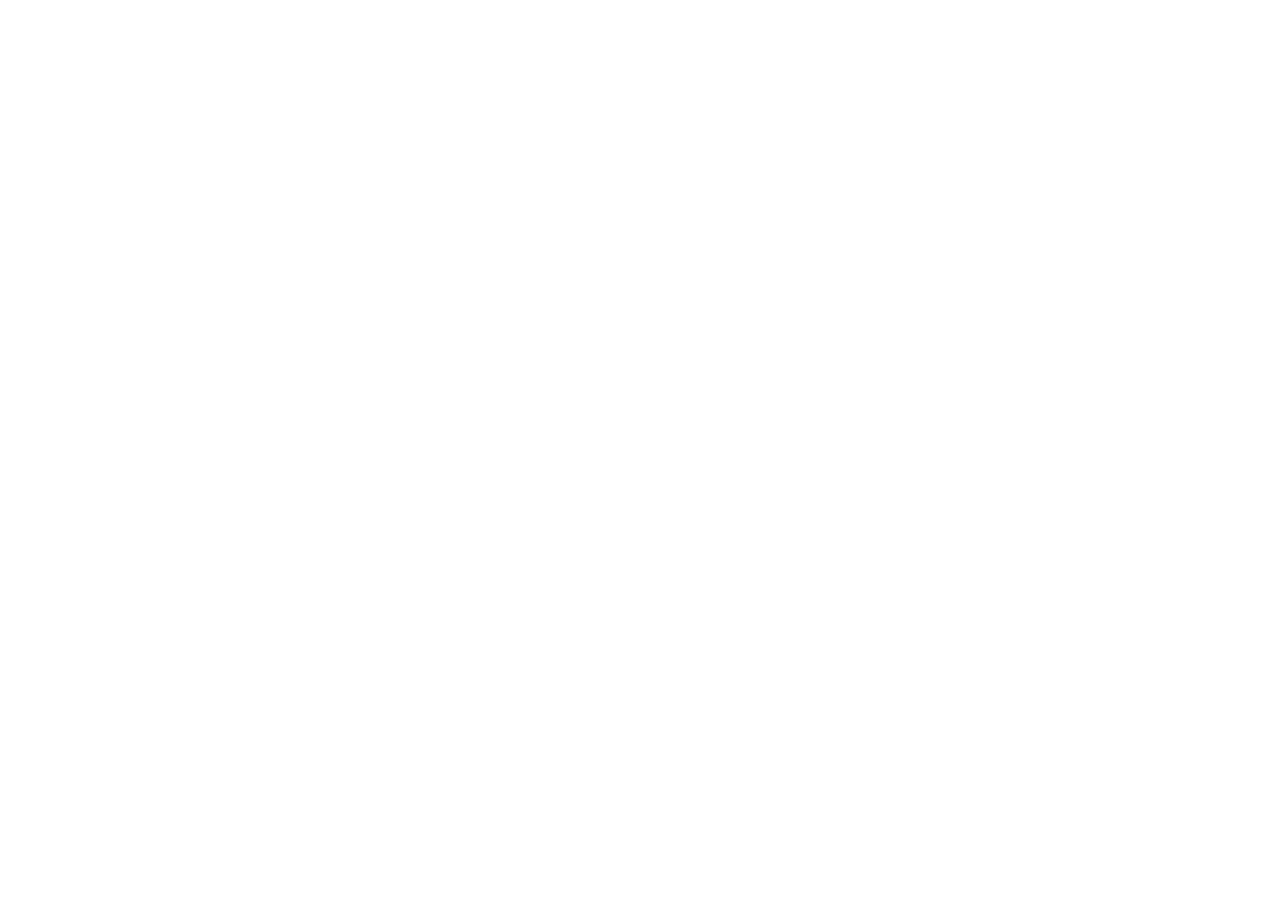
==== index.html @ 16662f61 "登录和注册功能完成" ====
<!DOCTYPE html>
<html lang="zh-CN">

<head>
    <meta charset="UTF-8">
    <meta name="viewport" content="width=device-width, initial-scale=1.0">
    <title>Document</title>
</head>

<body>

</body>

</html>
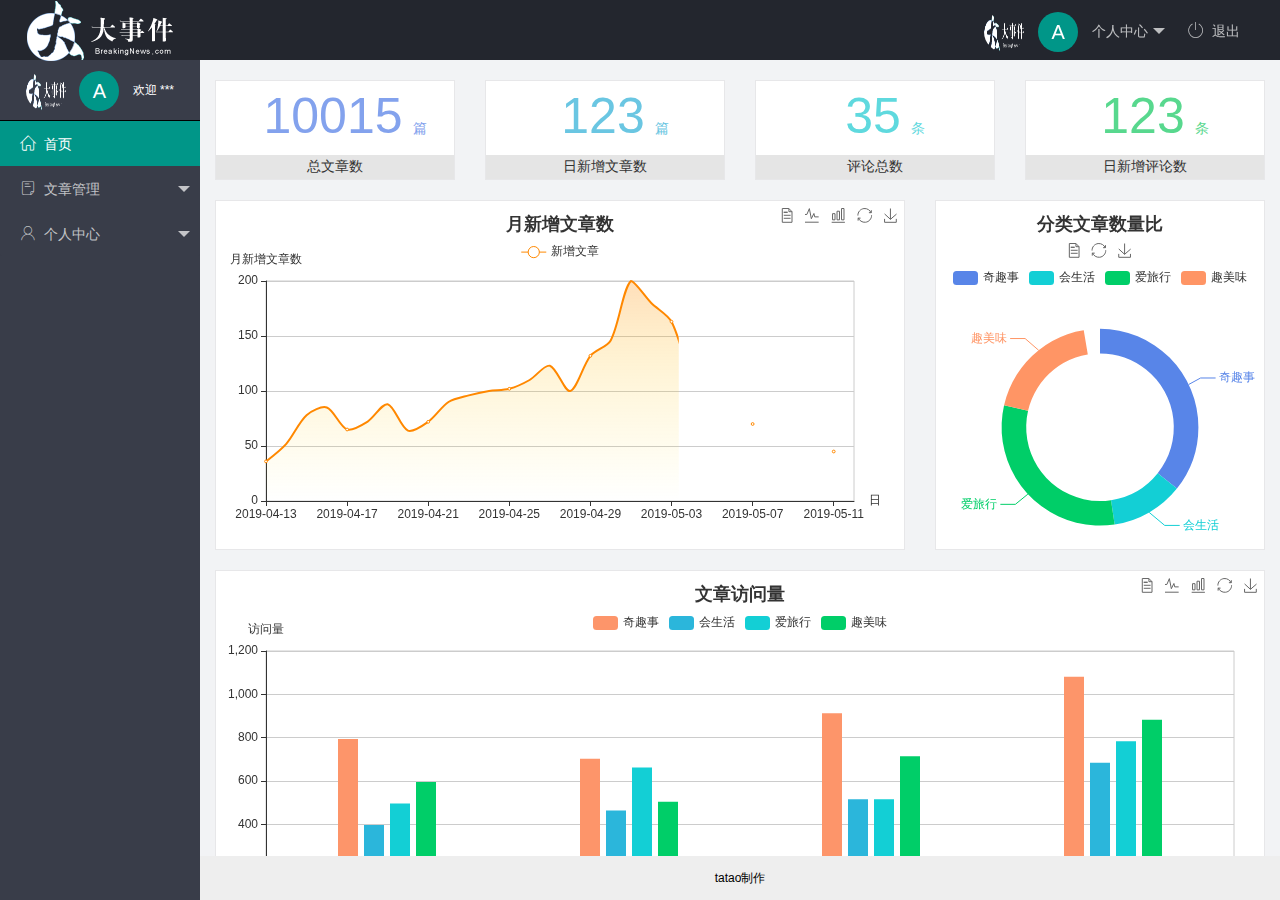
==== commit 19386eee: "主页功能完成" ====
--- a/index.html
+++ b/index.html
@@ -1,14 +1,82 @@
 <!DOCTYPE html>
-<html lang="zh-CN">
+<html>
 
 <head>
-    <meta charset="UTF-8">
-    <meta name="viewport" content="width=device-width, initial-scale=1.0">
-    <title>Document</title>
+    <meta charset="utf-8">
+    <meta name="viewport" content="width=device-width, initial-scale=1, maximum-scale=1">
+    <title>后台首页</title>
+    <link rel="stylesheet" href="/assets/lib/layui/css/layui.css">
+    <link rel="stylesheet" href="/assets/fonts/iconfont.css">
+    <link rel="stylesheet" href="/assets/css/index.css">
 </head>
 
-<body>
+<body class="layui-layout-body">
+    <div class="layui-layout layui-layout-admin">
+        <div class="layui-header">
+            <div class="layui-logo"><img src="/assets/images/logo.png" alt=""></div>
+            <!-- 头部区域（可配合layui已有的水平导航） -->
+            <ul class="layui-nav layui-layout-right">
+                <li class="layui-nav-item">
+                    <!-- 顶部头像区域 -->
+                    <a href="javascript:;" class="userinfo">
+                        <img src="/assets/images/logo.png" class="layui-nav-img">
+                        <span class="user-avatar">A</span> 个人中心
+                    </a>
+                    <dl class="layui-nav-child">
+                        <dd><a href="">基本资料</a></dd>
+                        <dd><a href="">更换头像</a></dd>
+                        <dd><a href="">重置密码</a></dd>
+                    </dl>
+                </li>
+                <li class="layui-nav-item"><a href="javascript:;" id="btnLongout"><span class="iconfont icon-tuichu"></span>退出</a></li>
+            </ul>
+        </div>
 
+        <div class="layui-side layui-bg-black">
+            <div class="layui-side-scroll">
+                <!-- 左侧头像区域 -->
+                <div class="userinfo">
+                    <img src="/assets/images/logo.png" class="layui-nav-img">
+                    <span class="user-avatar">A</span>
+                    <span id="welcome">欢迎 ***</span>
+                </div>
+                <!-- 左侧导航区域（可配合layui已有的垂直导航） -->
+                <ul class="layui-nav layui-nav-tree" lay-shrink="all">
+                    <li class="layui-nav-item layui-this"><a href="/home/dashboard.html" target="fm"><span class="iconfont icon-home"></span>首页</a></li>
+                    <li class="layui-nav-item">
+                        <a class="" href="javascript:;"><span class="iconfont icon-16"></span>文章管理</a>
+                        <dl class="layui-nav-child">
+                            <dd><a href="javascript:;"><i class="layui-icon layui-icon-app"></i>文章类别</a></dd>
+                            <dd><a href="javascript:;"><i class="layui-icon layui-icon-app"></i>文章列表</a></dd>
+                            <dd><a href="javascript:;"><i class="layui-icon layui-icon-app"></i>发布文章</a></dd>
+                        </dl>
+                    </li>
+                    <li class="layui-nav-item">
+                        <a href="javascript:;"><span class="iconfont icon-user"></span>个人中心</a>
+                        <dl class="layui-nav-child">
+                            <dd><a href="javascript:;"><i class="layui-icon layui-icon-app"></i>基本资料</a></dd>
+                            <dd><a href="javascript:;"><i class="layui-icon layui-icon-app"></i>更换头像</a></dd>
+                            <dd><a href="javascript:;"><i class="layui-icon layui-icon-app"></i>重置密码</a></dd>
+                        </dl>
+                    </li>
+                </ul>
+            </div>
+        </div>
+
+        <div class="layui-body">
+            <!-- 内容主体区域 -->
+            <iframe name="fm" src="/home/dashboard.html" frameborder="0"></iframe>
+        </div>
+
+        <div class="layui-footer">
+            <!-- 底部固定区域 -->
+            tatao制作
+        </div>
+    </div>
+    <script src="/assets/lib/layui/layui.all.js"></script>
+    <script src="/assets/lib/jquery.js"></script>
+    <script src="/assets/js/baseAPI.js"></script>
+    <script src="/assets/js/index.js"></script>
 </body>
 
 </html>--- a/assets/lib/layui/css/layui.css
+++ b/assets/lib/layui/css/layui.css
@@ -0,0 +1,2 @@
+/** layui-v2.5.5 MIT License By https://www.layui.com */
+ .layui-inline,img{display:inline-block;vertical-align:middle}h1,h2,h3,h4,h5,h6{font-weight:400}.layui-edge,.layui-header,.layui-inline,.layui-main{position:relative}.layui-body,.layui-edge,.layui-elip{overflow:hidden}.layui-btn,.layui-edge,.layui-inline,img{vertical-align:middle}.layui-btn,.layui-disabled,.layui-icon,.layui-unselect{-moz-user-select:none;-webkit-user-select:none;-ms-user-select:none}.layui-elip,.layui-form-checkbox span,.layui-form-pane .layui-form-label{text-overflow:ellipsis;white-space:nowrap}.layui-breadcrumb,.layui-tree-btnGroup{visibility:hidden}blockquote,body,button,dd,div,dl,dt,form,h1,h2,h3,h4,h5,h6,input,li,ol,p,pre,td,textarea,th,ul{margin:0;padding:0;-webkit-tap-highlight-color:rgba(0,0,0,0)}a:active,a:hover{outline:0}img{border:none}li{list-style:none}table{border-collapse:collapse;border-spacing:0}h4,h5,h6{font-size:100%}button,input,optgroup,option,select,textarea{font-family:inherit;font-size:inherit;font-style:inherit;font-weight:inherit;outline:0}pre{white-space:pre-wrap;white-space:-moz-pre-wrap;white-space:-pre-wrap;white-space:-o-pre-wrap;word-wrap:break-word}body{line-height:24px;font:14px Helvetica Neue,Helvetica,PingFang SC,Tahoma,Arial,sans-serif}hr{height:1px;margin:10px 0;border:0;clear:both}a{color:#333;text-decoration:none}a:hover{color:#777}a cite{font-style:normal;*cursor:pointer}.layui-border-box,.layui-border-box *{box-sizing:border-box}.layui-box,.layui-box *{box-sizing:content-box}.layui-clear{clear:both;*zoom:1}.layui-clear:after{content:'\20';clear:both;*zoom:1;display:block;height:0}.layui-inline{*display:inline;*zoom:1}.layui-edge{display:inline-block;width:0;height:0;border-width:6px;border-style:dashed;border-color:transparent}.layui-edge-top{top:-4px;border-bottom-color:#999;border-bottom-style:solid}.layui-edge-right{border-left-color:#999;border-left-style:solid}.layui-edge-bottom{top:2px;border-top-color:#999;border-top-style:solid}.layui-edge-left{border-right-color:#999;border-right-style:solid}.layui-disabled,.layui-disabled:hover{color:#d2d2d2!important;cursor:not-allowed!important}.layui-circle{border-radius:100%}.layui-show{display:block!important}.layui-hide{display:none!important}@font-face{font-family:layui-icon;src:url(../font/iconfont.eot?v=250);src:url(../font/iconfont.eot?v=250#iefix) format('embedded-opentype'),url(../font/iconfont.woff2?v=250) format('woff2'),url(../font/iconfont.woff?v=250) format('woff'),url(../font/iconfont.ttf?v=250) format('truetype'),url(../font/iconfont.svg?v=250#layui-icon) format('svg')}.layui-icon{font-family:layui-icon!important;font-size:16px;font-style:normal;-webkit-font-smoothing:antialiased;-moz-osx-font-smoothing:grayscale}.layui-icon-reply-fill:before{content:"\e611"}.layui-icon-set-fill:before{content:"\e614"}.layui-icon-menu-fill:before{content:"\e60f"}.layui-icon-search:before{content:"\e615"}.layui-icon-share:before{content:"\e641"}.layui-icon-set-sm:before{content:"\e620"}.layui-icon-engine:before{content:"\e628"}.layui-icon-close:before{content:"\1006"}.layui-icon-close-fill:before{content:"\1007"}.layui-icon-chart-screen:before{content:"\e629"}.layui-icon-star:before{content:"\e600"}.layui-icon-circle-dot:before{content:"\e617"}.layui-icon-chat:before{content:"\e606"}.layui-icon-release:before{content:"\e609"}.layui-icon-list:before{content:"\e60a"}.layui-icon-chart:before{content:"\e62c"}.layui-icon-ok-circle:before{content:"\1005"}.layui-icon-layim-theme:before{content:"\e61b"}.layui-icon-table:before{content:"\e62d"}.layui-icon-right:before{content:"\e602"}.layui-icon-left:before{content:"\e603"}.layui-icon-cart-simple:before{content:"\e698"}.layui-icon-face-cry:before{content:"\e69c"}.layui-icon-face-smile:before{content:"\e6af"}.layui-icon-survey:before{content:"\e6b2"}.layui-icon-tree:before{content:"\e62e"}.layui-icon-upload-circle:before{content:"\e62f"}.layui-icon-add-circle:before{content:"\e61f"}.layui-icon-download-circle:before{content:"\e601"}.layui-icon-templeate-1:before{content:"\e630"}.layui-icon-util:before{content:"\e631"}.layui-icon-face-surprised:before{content:"\e664"}.layui-icon-edit:before{content:"\e642"}.layui-icon-speaker:before{content:"\e645"}.layui-icon-down:before{content:"\e61a"}.layui-icon-file:before{content:"\e621"}.layui-icon-layouts:before{content:"\e632"}.layui-icon-rate-half:before{content:"\e6c9"}.layui-icon-add-circle-fine:before{content:"\e608"}.layui-icon-prev-circle:before{content:"\e633"}.layui-icon-read:before{content:"\e705"}.layui-icon-404:before{content:"\e61c"}.layui-icon-carousel:before{content:"\e634"}.layui-icon-help:before{content:"\e607"}.layui-icon-code-circle:before{content:"\e635"}.layui-icon-water:before{content:"\e636"}.layui-icon-username:before{content:"\e66f"}.layui-icon-find-fill:before{content:"\e670"}.layui-icon-about:before{content:"\e60b"}.layui-icon-location:before{content:"\e715"}.layui-icon-up:before{content:"\e619"}.layui-icon-pause:before{content:"\e651"}.layui-icon-date:before{content:"\e637"}.layui-icon-layim-uploadfile:before{content:"\e61d"}.layui-icon-delete:before{content:"\e640"}.layui-icon-play:before{content:"\e652"}.layui-icon-top:before{content:"\e604"}.layui-icon-friends:before{content:"\e612"}.layui-icon-refresh-3:before{content:"\e9aa"}.layui-icon-ok:before{content:"\e605"}.layui-icon-layer:before{content:"\e638"}.layui-icon-face-smile-fine:before{content:"\e60c"}.layui-icon-dollar:before{content:"\e659"}.layui-icon-group:before{content:"\e613"}.layui-icon-layim-download:before{content:"\e61e"}.layui-icon-picture-fine:before{content:"\e60d"}.layui-icon-link:before{content:"\e64c"}.layui-icon-diamond:before{content:"\e735"}.layui-icon-log:before{content:"\e60e"}.layui-icon-rate-solid:before{content:"\e67a"}.layui-icon-fonts-del:before{content:"\e64f"}.layui-icon-unlink:before{content:"\e64d"}.layui-icon-fonts-clear:before{content:"\e639"}.layui-icon-triangle-r:before{content:"\e623"}.layui-icon-circle:before{content:"\e63f"}.layui-icon-radio:before{content:"\e643"}.layui-icon-align-center:before{content:"\e647"}.layui-icon-align-right:before{content:"\e648"}.layui-icon-align-left:before{content:"\e649"}.layui-icon-loading-1:before{content:"\e63e"}.layui-icon-return:before{content:"\e65c"}.layui-icon-fonts-strong:before{content:"\e62b"}.layui-icon-upload:before{content:"\e67c"}.layui-icon-dialogue:before{content:"\e63a"}.layui-icon-video:before{content:"\e6ed"}.layui-icon-headset:before{content:"\e6fc"}.layui-icon-cellphone-fine:before{content:"\e63b"}.layui-icon-add-1:before{content:"\e654"}.layui-icon-face-smile-b:before{content:"\e650"}.layui-icon-fonts-html:before{content:"\e64b"}.layui-icon-form:before{content:"\e63c"}.layui-icon-cart:before{content:"\e657"}.layui-icon-camera-fill:before{content:"\e65d"}.layui-icon-tabs:before{content:"\e62a"}.layui-icon-fonts-code:before{content:"\e64e"}.layui-icon-fire:before{content:"\e756"}.layui-icon-set:before{content:"\e716"}.layui-icon-fonts-u:before{content:"\e646"}.layui-icon-triangle-d:before{content:"\e625"}.layui-icon-tips:before{content:"\e702"}.layui-icon-picture:before{content:"\e64a"}.layui-icon-more-vertical:before{content:"\e671"}.layui-icon-flag:before{content:"\e66c"}.layui-icon-loading:before{content:"\e63d"}.layui-icon-fonts-i:before{content:"\e644"}.layui-icon-refresh-1:before{content:"\e666"}.layui-icon-rmb:before{content:"\e65e"}.layui-icon-home:before{content:"\e68e"}.layui-icon-user:before{content:"\e770"}.layui-icon-notice:before{content:"\e667"}.layui-icon-login-weibo:before{content:"\e675"}.layui-icon-voice:before{content:"\e688"}.layui-icon-upload-drag:before{content:"\e681"}.layui-icon-login-qq:before{content:"\e676"}.layui-icon-snowflake:before{content:"\e6b1"}.layui-icon-file-b:before{content:"\e655"}.layui-icon-template:before{content:"\e663"}.layui-icon-auz:before{content:"\e672"}.layui-icon-console:before{content:"\e665"}.layui-icon-app:before{content:"\e653"}.layui-icon-prev:before{content:"\e65a"}.layui-icon-website:before{content:"\e7ae"}.layui-icon-next:before{content:"\e65b"}.layui-icon-component:before{content:"\e857"}.layui-icon-more:before{content:"\e65f"}.layui-icon-login-wechat:before{content:"\e677"}.layui-icon-shrink-right:before{content:"\e668"}.layui-icon-spread-left:before{content:"\e66b"}.layui-icon-camera:before{content:"\e660"}.layui-icon-note:before{content:"\e66e"}.layui-icon-refresh:before{content:"\e669"}.layui-icon-female:before{content:"\e661"}.layui-icon-male:before{content:"\e662"}.layui-icon-password:before{content:"\e673"}.layui-icon-senior:before{content:"\e674"}.layui-icon-theme:before{content:"\e66a"}.layui-icon-tread:before{content:"\e6c5"}.layui-icon-praise:before{content:"\e6c6"}.layui-icon-star-fill:before{content:"\e658"}.layui-icon-rate:before{content:"\e67b"}.layui-icon-template-1:before{content:"\e656"}.layui-icon-vercode:before{content:"\e679"}.layui-icon-cellphone:before{content:"\e678"}.layui-icon-screen-full:before{content:"\e622"}.layui-icon-screen-restore:before{content:"\e758"}.layui-icon-cols:before{content:"\e610"}.layui-icon-export:before{content:"\e67d"}.layui-icon-print:before{content:"\e66d"}.layui-icon-slider:before{content:"\e714"}.layui-icon-addition:before{content:"\e624"}.layui-icon-subtraction:before{content:"\e67e"}.layui-icon-service:before{content:"\e626"}.layui-icon-transfer:before{content:"\e691"}.layui-main{width:1140px;margin:0 auto}.layui-header{z-index:1000;height:60px}.layui-header a:hover{transition:all .5s;-webkit-transition:all .5s}.layui-side{position:fixed;left:0;top:0;bottom:0;z-index:999;width:200px;overflow-x:hidden}.layui-side-scroll{position:relative;width:220px;height:100%;overflow-x:hidden}.layui-body{position:absolute;left:200px;right:0;top:0;bottom:0;z-index:998;width:auto;overflow-y:auto;box-sizing:border-box}.layui-layout-body{overflow:hidden}.layui-layout-admin .layui-header{background-color:#23262E}.layui-layout-admin .layui-side{top:60px;width:200px;overflow-x:hidden}.layui-layout-admin .layui-body{position:fixed;top:60px;bottom:44px}.layui-layout-admin .layui-main{width:auto;margin:0 15px}.layui-layout-admin .layui-footer{position:fixed;left:200px;right:0;bottom:0;height:44px;line-height:44px;padding:0 15px;background-color:#eee}.layui-layout-admin .layui-logo{position:absolute;left:0;top:0;width:200px;height:100%;line-height:60px;text-align:center;color:#009688;font-size:16px}.layui-layout-admin .layui-header .layui-nav{background:0 0}.layui-layout-left{position:absolute!important;left:200px;top:0}.layui-layout-right{position:absolute!important;right:0;top:0}.layui-container{position:relative;margin:0 auto;padding:0 15px;box-sizing:border-box}.layui-fluid{position:relative;margin:0 auto;padding:0 15px}.layui-row:after,.layui-row:before{content:'';display:block;clear:both}.layui-col-lg1,.layui-col-lg10,.layui-col-lg11,.layui-col-lg12,.layui-col-lg2,.layui-col-lg3,.layui-col-lg4,.layui-col-lg5,.layui-col-lg6,.layui-col-lg7,.layui-col-lg8,.layui-col-lg9,.layui-col-md1,.layui-col-md10,.layui-col-md11,.layui-col-md12,.layui-col-md2,.layui-col-md3,.layui-col-md4,.layui-col-md5,.layui-col-md6,.layui-col-md7,.layui-col-md8,.layui-col-md9,.layui-col-sm1,.layui-col-sm10,.layui-col-sm11,.layui-col-sm12,.layui-col-sm2,.layui-col-sm3,.layui-col-sm4,.layui-col-sm5,.layui-col-sm6,.layui-col-sm7,.layui-col-sm8,.layui-col-sm9,.layui-col-xs1,.layui-col-xs10,.layui-col-xs11,.layui-col-xs12,.layui-col-xs2,.layui-col-xs3,.layui-col-xs4,.layui-col-xs5,.layui-col-xs6,.layui-col-xs7,.layui-col-xs8,.layui-col-xs9{position:relative;display:block;box-sizing:border-box}.layui-col-xs1,.layui-col-xs10,.layui-col-xs11,.layui-col-xs12,.layui-col-xs2,.layui-col-xs3,.layui-col-xs4,.layui-col-xs5,.layui-col-xs6,.layui-col-xs7,.layui-col-xs8,.layui-col-xs9{float:left}.layui-col-xs1{width:8.33333333%}.layui-col-xs2{width:16.66666667%}.layui-col-xs3{width:25%}.layui-col-xs4{width:33.33333333%}.layui-col-xs5{width:41.66666667%}.layui-col-xs6{width:50%}.layui-col-xs7{width:58.33333333%}.layui-col-xs8{width:66.66666667%}.layui-col-xs9{width:75%}.layui-col-xs10{width:83.33333333%}.layui-col-xs11{width:91.66666667%}.layui-col-xs12{width:100%}.layui-col-xs-offset1{margin-left:8.33333333%}.layui-col-xs-offset2{margin-left:16.66666667%}.layui-col-xs-offset3{margin-left:25%}.layui-col-xs-offset4{margin-left:33.33333333%}.layui-col-xs-offset5{margin-left:41.66666667%}.layui-col-xs-offset6{margin-left:50%}.layui-col-xs-offset7{margin-left:58.33333333%}.layui-col-xs-offset8{margin-left:66.66666667%}.layui-col-xs-offset9{margin-left:75%}.layui-col-xs-offset10{margin-left:83.33333333%}.layui-col-xs-offset11{margin-left:91.66666667%}.layui-col-xs-offset12{margin-left:100%}@media screen and (max-width:768px){.layui-hide-xs{display:none!important}.layui-show-xs-block{display:block!important}.layui-show-xs-inline{display:inline!important}.layui-show-xs-inline-block{display:inline-block!important}}@media screen and (min-width:768px){.layui-container{width:750px}.layui-hide-sm{display:none!important}.layui-show-sm-block{display:block!important}.layui-show-sm-inline{display:inline!important}.layui-show-sm-inline-block{display:inline-block!important}.layui-col-sm1,.layui-col-sm10,.layui-col-sm11,.layui-col-sm12,.layui-col-sm2,.layui-col-sm3,.layui-col-sm4,.layui-col-sm5,.layui-col-sm6,.layui-col-sm7,.layui-col-sm8,.layui-col-sm9{float:left}.layui-col-sm1{width:8.33333333%}.layui-col-sm2{width:16.66666667%}.layui-col-sm3{width:25%}.layui-col-sm4{width:33.33333333%}.layui-col-sm5{width:41.66666667%}.layui-col-sm6{width:50%}.layui-col-sm7{width:58.33333333%}.layui-col-sm8{width:66.66666667%}.layui-col-sm9{width:75%}.layui-col-sm10{width:83.33333333%}.layui-col-sm11{width:91.66666667%}.layui-col-sm12{width:100%}.layui-col-sm-offset1{margin-left:8.33333333%}.layui-col-sm-offset2{margin-left:16.66666667%}.layui-col-sm-offset3{margin-left:25%}.layui-col-sm-offset4{margin-left:33.33333333%}.layui-col-sm-offset5{margin-left:41.66666667%}.layui-col-sm-offset6{margin-left:50%}.layui-col-sm-offset7{margin-left:58.33333333%}.layui-col-sm-offset8{margin-left:66.66666667%}.layui-col-sm-offset9{margin-left:75%}.layui-col-sm-offset10{margin-left:83.33333333%}.layui-col-sm-offset11{margin-left:91.66666667%}.layui-col-sm-offset12{margin-left:100%}}@media screen and (min-width:992px){.layui-container{width:970px}.layui-hide-md{display:none!important}.layui-show-md-block{display:block!important}.layui-show-md-inline{display:inline!important}.layui-show-md-inline-block{display:inline-block!important}.layui-col-md1,.layui-col-md10,.layui-col-md11,.layui-col-md12,.layui-col-md2,.layui-col-md3,.layui-col-md4,.layui-col-md5,.layui-col-md6,.layui-col-md7,.layui-col-md8,.layui-col-md9{float:left}.layui-col-md1{width:8.33333333%}.layui-col-md2{width:16.66666667%}.layui-col-md3{width:25%}.layui-col-md4{width:33.33333333%}.layui-col-md5{width:41.66666667%}.layui-col-md6{width:50%}.layui-col-md7{width:58.33333333%}.layui-col-md8{width:66.66666667%}.layui-col-md9{width:75%}.layui-col-md10{width:83.33333333%}.layui-col-md11{width:91.66666667%}.layui-col-md12{width:100%}.layui-col-md-offset1{margin-left:8.33333333%}.layui-col-md-offset2{margin-left:16.66666667%}.layui-col-md-offset3{margin-left:25%}.layui-col-md-offset4{margin-left:33.33333333%}.layui-col-md-offset5{margin-left:41.66666667%}.layui-col-md-offset6{margin-left:50%}.layui-col-md-offset7{margin-left:58.33333333%}.layui-col-md-offset8{margin-left:66.66666667%}.layui-col-md-offset9{margin-left:75%}.layui-col-md-offset10{margin-left:83.33333333%}.layui-col-md-offset11{margin-left:91.66666667%}.layui-col-md-offset12{margin-left:100%}}@media screen and (min-width:1200px){.layui-container{width:1170px}.layui-hide-lg{display:none!important}.layui-show-lg-block{display:block!important}.layui-show-lg-inline{display:inline!important}.layui-show-lg-inline-block{display:inline-block!important}.layui-col-lg1,.layui-col-lg10,.layui-col-lg11,.layui-col-lg12,.layui-col-lg2,.layui-col-lg3,.layui-col-lg4,.layui-col-lg5,.layui-col-lg6,.layui-col-lg7,.layui-col-lg8,.layui-col-lg9{float:left}.layui-col-lg1{width:8.33333333%}.layui-col-lg2{width:16.66666667%}.layui-col-lg3{width:25%}.layui-col-lg4{width:33.33333333%}.layui-col-lg5{width:41.66666667%}.layui-col-lg6{width:50%}.layui-col-lg7{width:58.33333333%}.layui-col-lg8{width:66.66666667%}.layui-col-lg9{width:75%}.layui-col-lg10{width:83.33333333%}.layui-col-lg11{width:91.66666667%}.layui-col-lg12{width:100%}.layui-col-lg-offset1{margin-left:8.33333333%}.layui-col-lg-offset2{margin-left:16.66666667%}.layui-col-lg-offset3{margin-left:25%}.layui-col-lg-offset4{margin-left:33.33333333%}.layui-col-lg-offset5{margin-left:41.66666667%}.layui-col-lg-offset6{margin-left:50%}.layui-col-lg-offset7{margin-left:58.33333333%}.layui-col-lg-offset8{margin-left:66.66666667%}.layui-col-lg-offset9{margin-left:75%}.layui-col-lg-offset10{margin-left:83.33333333%}.layui-col-lg-offset11{margin-left:91.66666667%}.layui-col-lg-offset12{margin-left:100%}}.layui-col-space1{margin:-.5px}.layui-col-space1>*{padding:.5px}.layui-col-space3{margin:-1.5px}.layui-col-space3>*{padding:1.5px}.layui-col-space5{margin:-2.5px}.layui-col-space5>*{padding:2.5px}.layui-col-space8{margin:-3.5px}.layui-col-space8>*{padding:3.5px}.layui-col-space10{margin:-5px}.layui-col-space10>*{padding:5px}.layui-col-space12{margin:-6px}.layui-col-space12>*{padding:6px}.layui-col-space15{margin:-7.5px}.layui-col-space15>*{padding:7.5px}.layui-col-space18{margin:-9px}.layui-col-space18>*{padding:9px}.layui-col-space20{margin:-10px}.layui-col-space20>*{padding:10px}.layui-col-space22{margin:-11px}.layui-col-space22>*{padding:11px}.layui-col-space25{margin:-12.5px}.layui-col-space25>*{padding:12.5px}.layui-col-space30{margin:-15px}.layui-col-space30>*{padding:15px}.layui-btn,.layui-input,.layui-select,.layui-textarea,.layui-upload-button{outline:0;-webkit-appearance:none;transition:all .3s;-webkit-transition:all .3s;box-sizing:border-box}.layui-elem-quote{margin-bottom:10px;padding:15px;line-height:22px;border-left:5px solid #009688;border-radius:0 2px 2px 0;background-color:#f2f2f2}.layui-quote-nm{border-style:solid;border-width:1px 1px 1px 5px;background:0 0}.layui-elem-field{margin-bottom:10px;padding:0;border-width:1px;border-style:solid}.layui-elem-field legend{margin-left:20px;padding:0 10px;font-size:20px;font-weight:300}.layui-field-title{margin:10px 0 20px;border-width:1px 0 0}.layui-field-box{padding:10px 15px}.layui-field-title .layui-field-box{padding:10px 0}.layui-progress{position:relative;height:6px;border-radius:20px;background-color:#e2e2e2}.layui-progress-bar{position:absolute;left:0;top:0;width:0;max-width:100%;height:6px;border-radius:20px;text-align:right;background-color:#5FB878;transition:all .3s;-webkit-transition:all .3s}.layui-progress-big,.layui-progress-big .layui-progress-bar{height:18px;line-height:18px}.layui-progress-text{position:relative;top:-20px;line-height:18px;font-size:12px;color:#666}.layui-progress-big .layui-progress-text{position:static;padding:0 10px;color:#fff}.layui-collapse{border-width:1px;border-style:solid;border-radius:2px}.layui-colla-content,.layui-colla-item{border-top-width:1px;border-top-style:solid}.layui-colla-item:first-child{border-top:none}.layui-colla-title{position:relative;height:42px;line-height:42px;padding:0 15px 0 35px;color:#333;background-color:#f2f2f2;cursor:pointer;font-size:14px;overflow:hidden}.layui-colla-content{display:none;padding:10px 15px;line-height:22px;color:#666}.layui-colla-icon{position:absolute;left:15px;top:0;font-size:14px}.layui-card{margin-bottom:15px;border-radius:2px;background-color:#fff;box-shadow:0 1px 2px 0 rgba(0,0,0,.05)}.layui-card:last-child{margin-bottom:0}.layui-card-header{position:relative;height:42px;line-height:42px;padding:0 15px;border-bottom:1px solid #f6f6f6;color:#333;border-radius:2px 2px 0 0;font-size:14px}.layui-bg-black,.layui-bg-blue,.layui-bg-cyan,.layui-bg-green,.layui-bg-orange,.layui-bg-red{color:#fff!important}.layui-card-body{position:relative;padding:10px 15px;line-height:24px}.layui-card-body[pad15]{padding:15px}.layui-card-body[pad20]{padding:20px}.layui-card-body .layui-table{margin:5px 0}.layui-card .layui-tab{margin:0}.layui-panel-window{position:relative;padding:15px;border-radius:0;border-top:5px solid #E6E6E6;background-color:#fff}.layui-auxiliar-moving{position:fixed;left:0;right:0;top:0;bottom:0;width:100%;height:100%;background:0 0;z-index:9999999999}.layui-form-label,.layui-form-mid,.layui-form-select,.layui-input-block,.layui-input-inline,.layui-textarea{position:relative}.layui-bg-red{background-color:#FF5722!important}.layui-bg-orange{background-color:#FFB800!important}.layui-bg-green{background-color:#009688!important}.layui-bg-cyan{background-color:#2F4056!important}.layui-bg-blue{background-color:#1E9FFF!important}.layui-bg-black{background-color:#393D49!important}.layui-bg-gray{background-color:#eee!important;color:#666!important}.layui-badge-rim,.layui-colla-content,.layui-colla-item,.layui-collapse,.layui-elem-field,.layui-form-pane .layui-form-item[pane],.layui-form-pane .layui-form-label,.layui-input,.layui-layedit,.layui-layedit-tool,.layui-quote-nm,.layui-select,.layui-tab-bar,.layui-tab-card,.layui-tab-title,.layui-tab-title .layui-this:after,.layui-textarea{border-color:#e6e6e6}.layui-timeline-item:before,hr{background-color:#e6e6e6}.layui-text{line-height:22px;font-size:14px;color:#666}.layui-text h1,.layui-text h2,.layui-text h3{font-weight:500;color:#333}.layui-text h1{font-size:30px}.layui-text h2{font-size:24px}.layui-text h3{font-size:18px}.layui-text a:not(.layui-btn){color:#01AAED}.layui-text a:not(.layui-btn):hover{text-decoration:underline}.layui-text ul{padding:5px 0 5px 15px}.layui-text ul li{margin-top:5px;list-style-type:disc}.layui-text em,.layui-word-aux{color:#999!important;padding:0 5px!important}.layui-btn{display:inline-block;height:38px;line-height:38px;padding:0 18px;background-color:#009688;color:#fff;white-space:nowrap;text-align:center;font-size:14px;border:none;border-radius:2px;cursor:pointer}.layui-btn:hover{opacity:.8;filter:alpha(opacity=80);color:#fff}.layui-btn:active{opacity:1;filter:alpha(opacity=100)}.layui-btn+.layui-btn{margin-left:10px}.layui-btn-container{font-size:0}.layui-btn-container .layui-btn{margin-right:10px;margin-bottom:10px}.layui-btn-container .layui-btn+.layui-btn{margin-left:0}.layui-table .layui-btn-container .layui-btn{margin-bottom:9px}.layui-btn-radius{border-radius:100px}.layui-btn .layui-icon{margin-right:3px;font-size:18px;vertical-align:bottom;vertical-align:middle\9}.layui-btn-primary{border:1px solid #C9C9C9;background-color:#fff;color:#555}.layui-btn-primary:hover{border-color:#009688;color:#333}.layui-btn-normal{background-color:#1E9FFF}.layui-btn-warm{background-color:#FFB800}.layui-btn-danger{background-color:#FF5722}.layui-btn-checked{background-color:#5FB878}.layui-btn-disabled,.layui-btn-disabled:active,.layui-btn-disabled:hover{border:1px solid #e6e6e6;background-color:#FBFBFB;color:#C9C9C9;cursor:not-allowed;opacity:1}.layui-btn-lg{height:44px;line-height:44px;padding:0 25px;font-size:16px}.layui-btn-sm{height:30px;line-height:30px;padding:0 10px;font-size:12px}.layui-btn-sm i{font-size:16px!important}.layui-btn-xs{height:22px;line-height:22px;padding:0 5px;font-size:12px}.layui-btn-xs i{font-size:14px!important}.layui-btn-group{display:inline-block;vertical-align:middle;font-size:0}.layui-btn-group .layui-btn{margin-left:0!important;margin-right:0!important;border-left:1px solid rgba(255,255,255,.5);border-radius:0}.layui-btn-group .layui-btn-primary{border-left:none}.layui-btn-group .layui-btn-primary:hover{border-color:#C9C9C9;color:#009688}.layui-btn-group .layui-btn:first-child{border-left:none;border-radius:2px 0 0 2px}.layui-btn-group .layui-btn-primary:first-child{border-left:1px solid #c9c9c9}.layui-btn-group .layui-btn:last-child{border-radius:0 2px 2px 0}.layui-btn-group .layui-btn+.layui-btn{margin-left:0}.layui-btn-group+.layui-btn-group{margin-left:10px}.layui-btn-fluid{width:100%}.layui-input,.layui-select,.layui-textarea{height:38px;line-height:1.3;line-height:38px\9;border-width:1px;border-style:solid;background-color:#fff;border-radius:2px}.layui-input::-webkit-input-placeholder,.layui-select::-webkit-input-placeholder,.layui-textarea::-webkit-input-placeholder{line-height:1.3}.layui-input,.layui-textarea{display:block;width:100%;padding-left:10px}.layui-input:hover,.layui-textarea:hover{border-color:#D2D2D2!important}.layui-input:focus,.layui-textarea:focus{border-color:#C9C9C9!important}.layui-textarea{min-height:100px;height:auto;line-height:20px;padding:6px 10px;resize:vertical}.layui-select{padding:0 10px}.layui-form input[type=checkbox],.layui-form input[type=radio],.layui-form select{display:none}.layui-form [lay-ignore]{display:initial}.layui-form-item{margin-bottom:15px;clear:both;*zoom:1}.layui-form-item:after{content:'\20';clear:both;*zoom:1;display:block;height:0}.layui-form-label{float:left;display:block;padding:9px 15px;width:80px;font-weight:400;line-height:20px;text-align:right}.layui-form-label-col{display:block;float:none;padding:9px 0;line-height:20px;text-align:left}.layui-form-item .layui-inline{margin-bottom:5px;margin-right:10px}.layui-input-block{margin-left:110px;min-height:36px}.layui-input-inline{display:inline-block;vertical-align:middle}.layui-form-item .layui-input-inline{float:left;width:190px;margin-right:10px}.layui-form-text .layui-input-inline{width:auto}.layui-form-mid{float:left;display:block;padding:9px 0!important;line-height:20px;margin-right:10px}.layui-form-danger+.layui-form-select .layui-input,.layui-form-danger:focus{border-color:#FF5722!important}.layui-form-select .layui-input{padding-right:30px;cursor:pointer}.layui-form-select .layui-edge{position:absolute;right:10px;top:50%;margin-top:-3px;cursor:pointer;border-width:6px;border-top-color:#c2c2c2;border-top-style:solid;transition:all .3s;-webkit-transition:all .3s}.layui-form-select dl{display:none;position:absolute;left:0;top:42px;padding:5px 0;z-index:899;min-width:100%;border:1px solid #d2d2d2;max-height:300px;overflow-y:auto;background-color:#fff;border-radius:2px;box-shadow:0 2px 4px rgba(0,0,0,.12);box-sizing:border-box}.layui-form-select dl dd,.layui-form-select dl dt{padding:0 10px;line-height:36px;white-space:nowrap;overflow:hidden;text-overflow:ellipsis}.layui-form-select dl dt{font-size:12px;color:#999}.layui-form-select dl dd{cursor:pointer}.layui-form-select dl dd:hover{background-color:#f2f2f2;-webkit-transition:.5s all;transition:.5s all}.layui-form-select .layui-select-group dd{padding-left:20px}.layui-form-select dl dd.layui-select-tips{padding-left:10px!important;color:#999}.layui-form-select dl dd.layui-this{background-color:#5FB878;color:#fff}.layui-form-checkbox,.layui-form-select dl dd.layui-disabled{background-color:#fff}.layui-form-selected dl{display:block}.layui-form-checkbox,.layui-form-checkbox *,.layui-form-switch{display:inline-block;vertical-align:middle}.layui-form-selected .layui-edge{margin-top:-9px;-webkit-transform:rotate(180deg);transform:rotate(180deg);margin-top:-3px\9}:root .layui-form-selected .layui-edge{margin-top:-9px\0/IE9}.layui-form-selectup dl{top:auto;bottom:42px}.layui-select-none{margin:5px 0;text-align:center;color:#999}.layui-select-disabled .layui-disabled{border-color:#eee!important}.layui-select-disabled .layui-edge{border-top-color:#d2d2d2}.layui-form-checkbox{position:relative;height:30px;line-height:30px;margin-right:10px;padding-right:30px;cursor:pointer;font-size:0;-webkit-transition:.1s linear;transition:.1s linear;box-sizing:border-box}.layui-form-checkbox span{padding:0 10px;height:100%;font-size:14px;border-radius:2px 0 0 2px;background-color:#d2d2d2;color:#fff;overflow:hidden}.layui-form-checkbox:hover span{background-color:#c2c2c2}.layui-form-checkbox i{position:absolute;right:0;top:0;width:30px;height:28px;border:1px solid #d2d2d2;border-left:none;border-radius:0 2px 2px 0;color:#fff;font-size:20px;text-align:center}.layui-form-checkbox:hover i{border-color:#c2c2c2;color:#c2c2c2}.layui-form-checked,.layui-form-checked:hover{border-color:#5FB878}.layui-form-checked span,.layui-form-checked:hover span{background-color:#5FB878}.layui-form-checked i,.layui-form-checked:hover i{color:#5FB878}.layui-form-item .layui-form-checkbox{margin-top:4px}.layui-form-checkbox[lay-skin=primary]{height:auto!important;line-height:normal!important;min-width:18px;min-height:18px;border:none!important;margin-right:0;padding-left:28px;padding-right:0;background:0 0}.layui-form-checkbox[lay-skin=primary] span{padding-left:0;padding-right:15px;line-height:18px;background:0 0;color:#666}.layui-form-checkbox[lay-skin=primary] i{right:auto;left:0;width:16px;height:16px;line-height:16px;border:1px solid #d2d2d2;font-size:12px;border-radius:2px;background-color:#fff;-webkit-transition:.1s linear;transition:.1s linear}.layui-form-checkbox[lay-skin=primary]:hover i{border-color:#5FB878;color:#fff}.layui-form-checked[lay-skin=primary] i{border-color:#5FB878!important;background-color:#5FB878;color:#fff}.layui-checkbox-disbaled[lay-skin=primary] span{background:0 0!important;color:#c2c2c2}.layui-checkbox-disbaled[lay-skin=primary]:hover i{border-color:#d2d2d2}.layui-form-item .layui-form-checkbox[lay-skin=primary]{margin-top:10px}.layui-form-switch{position:relative;height:22px;line-height:22px;min-width:35px;padding:0 5px;margin-top:8px;border:1px solid #d2d2d2;border-radius:20px;cursor:pointer;background-color:#fff;-webkit-transition:.1s linear;transition:.1s linear}.layui-form-switch i{position:absolute;left:5px;top:3px;width:16px;height:16px;border-radius:20px;background-color:#d2d2d2;-webkit-transition:.1s linear;transition:.1s linear}.layui-form-switch em{position:relative;top:0;width:25px;margin-left:21px;padding:0!important;text-align:center!important;color:#999!important;font-style:normal!important;font-size:12px}.layui-form-onswitch{border-color:#5FB878;background-color:#5FB878}.layui-checkbox-disbaled,.layui-checkbox-disbaled i{border-color:#e2e2e2!important}.layui-form-onswitch i{left:100%;margin-left:-21px;background-color:#fff}.layui-form-onswitch em{margin-left:5px;margin-right:21px;color:#fff!important}.layui-checkbox-disbaled span{background-color:#e2e2e2!important}.layui-checkbox-disbaled:hover i{color:#fff!important}[lay-radio]{display:none}.layui-form-radio,.layui-form-radio *{display:inline-block;vertical-align:middle}.layui-form-radio{line-height:28px;margin:6px 10px 0 0;padding-right:10px;cursor:pointer;font-size:0}.layui-form-radio *{font-size:14px}.layui-form-radio>i{margin-right:8px;font-size:22px;color:#c2c2c2}.layui-form-radio>i:hover,.layui-form-radioed>i{color:#5FB878}.layui-radio-disbaled>i{color:#e2e2e2!important}.layui-form-pane .layui-form-label{width:110px;padding:8px 15px;height:38px;line-height:20px;border-width:1px;border-style:solid;border-radius:2px 0 0 2px;text-align:center;background-color:#FBFBFB;overflow:hidden;box-sizing:border-box}.layui-form-pane .layui-input-inline{margin-left:-1px}.layui-form-pane .layui-input-block{margin-left:110px;left:-1px}.layui-form-pane .layui-input{border-radius:0 2px 2px 0}.layui-form-pane .layui-form-text .layui-form-label{float:none;width:100%;border-radius:2px;box-sizing:border-box;text-align:left}.layui-form-pane .layui-form-text .layui-input-inline{display:block;margin:0;top:-1px;clear:both}.layui-form-pane .layui-form-text .layui-input-block{margin:0;left:0;top:-1px}.layui-form-pane .layui-form-text .layui-textarea{min-height:100px;border-radius:0 0 2px 2px}.layui-form-pane .layui-form-checkbox{margin:4px 0 4px 10px}.layui-form-pane .layui-form-radio,.layui-form-pane .layui-form-switch{margin-top:6px;margin-left:10px}.layui-form-pane .layui-form-item[pane]{position:relative;border-width:1px;border-style:solid}.layui-form-pane .layui-form-item[pane] .layui-form-label{position:absolute;left:0;top:0;height:100%;border-width:0 1px 0 0}.layui-form-pane .layui-form-item[pane] .layui-input-inline{margin-left:110px}@media screen and (max-width:450px){.layui-form-item .layui-form-label{text-overflow:ellipsis;overflow:hidden;white-space:nowrap}.layui-form-item .layui-inline{display:block;margin-right:0;margin-bottom:20px;clear:both}.layui-form-item .layui-inline:after{content:'\20';clear:both;display:block;height:0}.layui-form-item .layui-input-inline{display:block;float:none;left:-3px;width:auto;margin:0 0 10px 112px}.layui-form-item .layui-input-inline+.layui-form-mid{margin-left:110px;top:-5px;padding:0}.layui-form-item .layui-form-checkbox{margin-right:5px;margin-bottom:5px}}.layui-layedit{border-width:1px;border-style:solid;border-radius:2px}.layui-layedit-tool{padding:3px 5px;border-bottom-width:1px;border-bottom-style:solid;font-size:0}.layedit-tool-fixed{position:fixed;top:0;border-top:1px solid #e2e2e2}.layui-layedit-tool .layedit-tool-mid,.layui-layedit-tool .layui-icon{display:inline-block;vertical-align:middle;text-align:center;font-size:14px}.layui-layedit-tool .layui-icon{position:relative;width:32px;height:30px;line-height:30px;margin:3px 5px;color:#777;cursor:pointer;border-radius:2px}.layui-layedit-tool .layui-icon:hover{color:#393D49}.layui-layedit-tool .layui-icon:active{color:#000}.layui-layedit-tool .layedit-tool-active{background-color:#e2e2e2;color:#000}.layui-layedit-tool .layui-disabled,.layui-layedit-tool .layui-disabled:hover{color:#d2d2d2;cursor:not-allowed}.layui-layedit-tool .layedit-tool-mid{width:1px;height:18px;margin:0 10px;background-color:#d2d2d2}.layedit-tool-html{width:50px!important;font-size:30px!important}.layedit-tool-b,.layedit-tool-code,.layedit-tool-help{font-size:16px!important}.layedit-tool-d,.layedit-tool-face,.layedit-tool-image,.layedit-tool-unlink{font-size:18px!important}.layedit-tool-image input{position:absolute;font-size:0;left:0;top:0;width:100%;height:100%;opacity:.01;filter:Alpha(opacity=1);cursor:pointer}.layui-layedit-iframe iframe{display:block;width:100%}#LAY_layedit_code{overflow:hidden}.layui-laypage{display:inline-block;*display:inline;*zoom:1;vertical-align:middle;margin:10px 0;font-size:0}.layui-laypage>a:first-child,.layui-laypage>a:first-child em{border-radius:2px 0 0 2px}.layui-laypage>a:last-child,.layui-laypage>a:last-child em{border-radius:0 2px 2px 0}.layui-laypage>:first-child{margin-left:0!important}.layui-laypage>:last-child{margin-right:0!important}.layui-laypage a,.layui-laypage button,.layui-laypage input,.layui-laypage select,.layui-laypage span{border:1px solid #e2e2e2}.layui-laypage a,.layui-laypage span{display:inline-block;*display:inline;*zoom:1;vertical-align:middle;padding:0 15px;height:28px;line-height:28px;margin:0 -1px 5px 0;background-color:#fff;color:#333;font-size:12px}.layui-flow-more a *,.layui-laypage input,.layui-table-view select[lay-ignore]{display:inline-block}.layui-laypage a:hover{color:#009688}.layui-laypage em{font-style:normal}.layui-laypage .layui-laypage-spr{color:#999;font-weight:700}.layui-laypage a{text-decoration:none}.layui-laypage .layui-laypage-curr{position:relative}.layui-laypage .layui-laypage-curr em{position:relative;color:#fff}.layui-laypage .layui-laypage-curr .layui-laypage-em{position:absolute;left:-1px;top:-1px;padding:1px;width:100%;height:100%;background-color:#009688}.layui-laypage-em{border-radius:2px}.layui-laypage-next em,.layui-laypage-prev em{font-family:Sim sun;font-size:16px}.layui-laypage .layui-laypage-count,.layui-laypage .layui-laypage-limits,.layui-laypage .layui-laypage-refresh,.layui-laypage .layui-laypage-skip{margin-left:10px;margin-right:10px;padding:0;border:none}.layui-laypage .layui-laypage-limits,.layui-laypage .layui-laypage-refresh{vertical-align:top}.layui-laypage .layui-laypage-refresh i{font-size:18px;cursor:pointer}.layui-laypage select{height:22px;padding:3px;border-radius:2px;cursor:pointer}.layui-laypage .layui-laypage-skip{height:30px;line-height:30px;color:#999}.layui-laypage button,.layui-laypage input{height:30px;line-height:30px;border-radius:2px;vertical-align:top;background-color:#fff;box-sizing:border-box}.layui-laypage input{width:40px;margin:0 10px;padding:0 3px;text-align:center}.layui-laypage input:focus,.layui-laypage select:focus{border-color:#009688!important}.layui-laypage button{margin-left:10px;padding:0 10px;cursor:pointer}.layui-table,.layui-table-view{margin:10px 0}.layui-flow-more{margin:10px 0;text-align:center;color:#999;font-size:14px}.layui-flow-more a{height:32px;line-height:32px}.layui-flow-more a *{vertical-align:top}.layui-flow-more a cite{padding:0 20px;border-radius:3px;background-color:#eee;color:#333;font-style:normal}.layui-flow-more a cite:hover{opacity:.8}.layui-flow-more a i{font-size:30px;color:#737383}.layui-table{width:100%;background-color:#fff;color:#666}.layui-table tr{transition:all .3s;-webkit-transition:all .3s}.layui-table th{text-align:left;font-weight:400}.layui-table tbody tr:hover,.layui-table thead tr,.layui-table-click,.layui-table-header,.layui-table-hover,.layui-table-mend,.layui-table-patch,.layui-table-tool,.layui-table-total,.layui-table-total tr,.layui-table[lay-even] tr:nth-child(even){background-color:#f2f2f2}.layui-table td,.layui-table th,.layui-table-col-set,.layui-table-fixed-r,.layui-table-grid-down,.layui-table-header,.layui-table-page,.layui-table-tips-main,.layui-table-tool,.layui-table-total,.layui-table-view,.layui-table[lay-skin=line],.layui-table[lay-skin=row]{border-width:1px;border-style:solid;border-color:#e6e6e6}.layui-table td,.layui-table th{position:relative;padding:9px 15px;min-height:20px;line-height:20px;font-size:14px}.layui-table[lay-skin=line] td,.layui-table[lay-skin=line] th{border-width:0 0 1px}.layui-table[lay-skin=row] td,.layui-table[lay-skin=row] th{border-width:0 1px 0 0}.layui-table[lay-skin=nob] td,.layui-table[lay-skin=nob] th{border:none}.layui-table img{max-width:100px}.layui-table[lay-size=lg] td,.layui-table[lay-size=lg] th{padding:15px 30px}.layui-table-view .layui-table[lay-size=lg] .layui-table-cell{height:40px;line-height:40px}.layui-table[lay-size=sm] td,.layui-table[lay-size=sm] th{font-size:12px;padding:5px 10px}.layui-table-view .layui-table[lay-size=sm] .layui-table-cell{height:20px;line-height:20px}.layui-table[lay-data]{display:none}.layui-table-box{position:relative;overflow:hidden}.layui-table-view .layui-table{position:relative;width:auto;margin:0}.layui-table-view .layui-table[lay-skin=line]{border-width:0 1px 0 0}.layui-table-view .layui-table[lay-skin=row]{border-width:0 0 1px}.layui-table-view .layui-table td,.layui-table-view .layui-table th{padding:5px 0;border-top:none;border-left:none}.layui-table-view .layui-table th.layui-unselect .layui-table-cell span{cursor:pointer}.layui-table-view .layui-table td{cursor:default}.layui-table-view .layui-table td[data-edit=text]{cursor:text}.layui-table-view .layui-form-checkbox[lay-skin=primary] i{width:18px;height:18px}.layui-table-view .layui-form-radio{line-height:0;padding:0}.layui-table-view .layui-form-radio>i{margin:0;font-size:20px}.layui-table-init{position:absolute;left:0;top:0;width:100%;height:100%;text-align:center;z-index:110}.layui-table-init .layui-icon{position:absolute;left:50%;top:50%;margin:-15px 0 0 -15px;font-size:30px;color:#c2c2c2}.layui-table-header{border-width:0 0 1px;overflow:hidden}.layui-table-header .layui-table{margin-bottom:-1px}.layui-table-tool .layui-inline[lay-event]{position:relative;width:26px;height:26px;padding:5px;line-height:16px;margin-right:10px;text-align:center;color:#333;border:1px solid #ccc;cursor:pointer;-webkit-transition:.5s all;transition:.5s all}.layui-table-tool .layui-inline[lay-event]:hover{border:1px solid #999}.layui-table-tool-temp{padding-right:120px}.layui-table-tool-self{position:absolute;right:17px;top:10px}.layui-table-tool .layui-table-tool-self .layui-inline[lay-event]{margin:0 0 0 10px}.layui-table-tool-panel{position:absolute;top:29px;left:-1px;padding:5px 0;min-width:150px;min-height:40px;border:1px solid #d2d2d2;text-align:left;overflow-y:auto;background-color:#fff;box-shadow:0 2px 4px rgba(0,0,0,.12)}.layui-table-cell,.layui-table-tool-panel li{overflow:hidden;text-overflow:ellipsis;white-space:nowrap}.layui-table-tool-panel li{padding:0 10px;line-height:30px;-webkit-transition:.5s all;transition:.5s all}.layui-table-tool-panel li .layui-form-checkbox[lay-skin=primary]{width:100%;padding-left:28px}.layui-table-tool-panel li:hover{background-color:#f2f2f2}.layui-table-tool-panel li .layui-form-checkbox[lay-skin=primary] i{position:absolute;left:0;top:0}.layui-table-tool-panel li .layui-form-checkbox[lay-skin=primary] span{padding:0}.layui-table-tool .layui-table-tool-self .layui-table-tool-panel{left:auto;right:-1px}.layui-table-col-set{position:absolute;right:0;top:0;width:20px;height:100%;border-width:0 0 0 1px;background-color:#fff}.layui-table-sort{width:10px;height:20px;margin-left:5px;cursor:pointer!important}.layui-table-sort .layui-edge{position:absolute;left:5px;border-width:5px}.layui-table-sort .layui-table-sort-asc{top:3px;border-top:none;border-bottom-style:solid;border-bottom-color:#b2b2b2}.layui-table-sort .layui-table-sort-asc:hover{border-bottom-color:#666}.layui-table-sort .layui-table-sort-desc{bottom:5px;border-bottom:none;border-top-style:solid;border-top-color:#b2b2b2}.layui-table-sort .layui-table-sort-desc:hover{border-top-color:#666}.layui-table-sort[lay-sort=asc] .layui-table-sort-asc{border-bottom-color:#000}.layui-table-sort[lay-sort=desc] .layui-table-sort-desc{border-top-color:#000}.layui-table-cell{height:28px;line-height:28px;padding:0 15px;position:relative;box-sizing:border-box}.layui-table-cell .layui-form-checkbox[lay-skin=primary]{top:-1px;padding:0}.layui-table-cell .layui-table-link{color:#01AAED}.laytable-cell-checkbox,.laytable-cell-numbers,.laytable-cell-radio,.laytable-cell-space{padding:0;text-align:center}.layui-table-body{position:relative;overflow:auto;margin-right:-1px;margin-bottom:-1px}.layui-table-body .layui-none{line-height:26px;padding:15px;text-align:center;color:#999}.layui-table-fixed{position:absolute;left:0;top:0;z-index:101}.layui-table-fixed .layui-table-body{overflow:hidden}.layui-table-fixed-l{box-shadow:0 -1px 8px rgba(0,0,0,.08)}.layui-table-fixed-r{left:auto;right:-1px;border-width:0 0 0 1px;box-shadow:-1px 0 8px rgba(0,0,0,.08)}.layui-table-fixed-r .layui-table-header{position:relative;overflow:visible}.layui-table-mend{position:absolute;right:-49px;top:0;height:100%;width:50px}.layui-table-tool{position:relative;z-index:890;width:100%;min-height:50px;line-height:30px;padding:10px 15px;border-width:0 0 1px}.layui-table-tool .layui-btn-container{margin-bottom:-10px}.layui-table-page,.layui-table-total{border-width:1px 0 0;margin-bottom:-1px;overflow:hidden}.layui-table-page{position:relative;width:100%;padding:7px 7px 0;height:41px;font-size:12px;white-space:nowrap}.layui-table-page>div{height:26px}.layui-table-page .layui-laypage{margin:0}.layui-table-page .layui-laypage a,.layui-table-page .layui-laypage span{height:26px;line-height:26px;margin-bottom:10px;border:none;background:0 0}.layui-table-page .layui-laypage a,.layui-table-page .layui-laypage span.layui-laypage-curr{padding:0 12px}.layui-table-page .layui-laypage span{margin-left:0;padding:0}.layui-table-page .layui-laypage .layui-laypage-prev{margin-left:-7px!important}.layui-table-page .layui-laypage .layui-laypage-curr .layui-laypage-em{left:0;top:0;padding:0}.layui-table-page .layui-laypage button,.layui-table-page .layui-laypage input{height:26px;line-height:26px}.layui-table-page .layui-laypage input{width:40px}.layui-table-page .layui-laypage button{padding:0 10px}.layui-table-page select{height:18px}.layui-table-patch .layui-table-cell{padding:0;width:30px}.layui-table-edit{position:absolute;left:0;top:0;width:100%;height:100%;padding:0 14px 1px;border-radius:0;box-shadow:1px 1px 20px rgba(0,0,0,.15)}.layui-table-edit:focus{border-color:#5FB878!important}select.layui-table-edit{padding:0 0 0 10px;border-color:#C9C9C9}.layui-table-view .layui-form-checkbox,.layui-table-view .layui-form-radio,.layui-table-view .layui-form-switch{top:0;margin:0;box-sizing:content-box}.layui-table-view .layui-form-checkbox{top:-1px;height:26px;line-height:26px}.layui-table-view .layui-form-checkbox i{height:26px}.layui-table-grid .layui-table-cell{overflow:visible}.layui-table-grid-down{position:absolute;top:0;right:0;width:26px;height:100%;padding:5px 0;border-width:0 0 0 1px;text-align:center;background-color:#fff;color:#999;cursor:pointer}.layui-table-grid-down .layui-icon{position:absolute;top:50%;left:50%;margin:-8px 0 0 -8px}.layui-table-grid-down:hover{background-color:#fbfbfb}body .layui-table-tips .layui-layer-content{background:0 0;padding:0;box-shadow:0 1px 6px rgba(0,0,0,.12)}.layui-table-tips-main{margin:-44px 0 0 -1px;max-height:150px;padding:8px 15px;font-size:14px;overflow-y:scroll;background-color:#fff;color:#666}.layui-table-tips-c{position:absolute;right:-3px;top:-13px;width:20px;height:20px;padding:3px;cursor:pointer;background-color:#666;border-radius:50%;color:#fff}.layui-table-tips-c:hover{background-color:#777}.layui-table-tips-c:before{position:relative;right:-2px}.layui-upload-file{display:none!important;opacity:.01;filter:Alpha(opacity=1)}.layui-upload-drag,.layui-upload-form,.layui-upload-wrap{display:inline-block}.layui-upload-list{margin:10px 0}.layui-upload-choose{padding:0 10px;color:#999}.layui-upload-drag{position:relative;padding:30px;border:1px dashed #e2e2e2;background-color:#fff;text-align:center;cursor:pointer;color:#999}.layui-upload-drag .layui-icon{font-size:50px;color:#009688}.layui-upload-drag[lay-over]{border-color:#009688}.layui-upload-iframe{position:absolute;width:0;height:0;border:0;visibility:hidden}.layui-upload-wrap{position:relative;vertical-align:middle}.layui-upload-wrap .layui-upload-file{display:block!important;position:absolute;left:0;top:0;z-index:10;font-size:100px;width:100%;height:100%;opacity:.01;filter:Alpha(opacity=1);cursor:pointer}.layui-transfer-active,.layui-transfer-box{display:inline-block;vertical-align:middle}.layui-transfer-box,.layui-transfer-header,.layui-transfer-search{border-width:0;border-style:solid;border-color:#e6e6e6}.layui-transfer-box{position:relative;border-width:1px;width:200px;height:360px;border-radius:2px;background-color:#fff}.layui-transfer-box .layui-form-checkbox{width:100%;margin:0!important}.layui-transfer-header{height:38px;line-height:38px;padding:0 10px;border-bottom-width:1px}.layui-transfer-search{position:relative;padding:10px;border-bottom-width:1px}.layui-transfer-search .layui-input{height:32px;padding-left:30px;font-size:12px}.layui-transfer-search .layui-icon-search{position:absolute;left:20px;top:50%;margin-top:-8px;color:#666}.layui-transfer-active{margin:0 15px}.layui-transfer-active .layui-btn{display:block;margin:0;padding:0 15px;background-color:#5FB878;border-color:#5FB878;color:#fff}.layui-transfer-active .layui-btn-disabled{background-color:#FBFBFB;border-color:#e6e6e6;color:#C9C9C9}.layui-transfer-active .layui-btn:first-child{margin-bottom:15px}.layui-transfer-active .layui-btn .layui-icon{margin:0;font-size:14px!important}.layui-transfer-data{padding:5px 0;overflow:auto}.layui-transfer-data li{height:32px;line-height:32px;padding:0 10px}.layui-transfer-data li:hover{background-color:#f2f2f2;transition:.5s all}.layui-transfer-data .layui-none{padding:15px 10px;text-align:center;color:#999}.layui-nav{position:relative;padding:0 20px;background-color:#393D49;color:#fff;border-radius:2px;font-size:0;box-sizing:border-box}.layui-nav *{font-size:14px}.layui-nav .layui-nav-item{position:relative;display:inline-block;*display:inline;*zoom:1;vertical-align:middle;line-height:60px}.layui-nav .layui-nav-item a{display:block;padding:0 20px;color:#fff;color:rgba(255,255,255,.7);transition:all .3s;-webkit-transition:all .3s}.layui-nav .layui-this:after,.layui-nav-bar,.layui-nav-tree .layui-nav-itemed:after{position:absolute;left:0;top:0;width:0;height:5px;background-color:#5FB878;transition:all .2s;-webkit-transition:all .2s}.layui-nav-bar{z-index:1000}.layui-nav .layui-nav-item a:hover,.layui-nav .layui-this a{color:#fff}.layui-nav .layui-this:after{content:'';top:auto;bottom:0;width:100%}.layui-nav-img{width:30px;height:30px;margin-right:10px;border-radius:50%}.layui-nav .layui-nav-more{content:'';width:0;height:0;border-style:solid dashed dashed;border-color:#fff transparent transparent;overflow:hidden;cursor:pointer;transition:all .2s;-webkit-transition:all .2s;position:absolute;top:50%;right:3px;margin-top:-3px;border-width:6px;border-top-color:rgba(255,255,255,.7)}.layui-nav .layui-nav-mored,.layui-nav-itemed>a .layui-nav-more{margin-top:-9px;border-style:dashed dashed solid;border-color:transparent transparent #fff}.layui-nav-child{display:none;position:absolute;left:0;top:65px;min-width:100%;line-height:36px;padding:5px 0;box-shadow:0 2px 4px rgba(0,0,0,.12);border:1px solid #d2d2d2;background-color:#fff;z-index:100;border-radius:2px;white-space:nowrap}.layui-nav .layui-nav-child a{color:#333}.layui-nav .layui-nav-child a:hover{background-color:#f2f2f2;color:#000}.layui-nav-child dd{position:relative}.layui-nav .layui-nav-child dd.layui-this a,.layui-nav-child dd.layui-this{background-color:#5FB878;color:#fff}.layui-nav-child dd.layui-this:after{display:none}.layui-nav-tree{width:200px;padding:0}.layui-nav-tree .layui-nav-item{display:block;width:100%;line-height:45px}.layui-nav-tree .layui-nav-item a{position:relative;height:45px;line-height:45px;text-overflow:ellipsis;overflow:hidden;white-space:nowrap}.layui-nav-tree .layui-nav-item a:hover{background-color:#4E5465}.layui-nav-tree .layui-nav-bar{width:5px;height:0;background-color:#009688}.layui-nav-tree .layui-nav-child dd.layui-this,.layui-nav-tree .layui-nav-child dd.layui-this a,.layui-nav-tree .layui-this,.layui-nav-tree .layui-this>a,.layui-nav-tree .layui-this>a:hover{background-color:#009688;color:#fff}.layui-nav-tree .layui-this:after{display:none}.layui-nav-itemed>a,.layui-nav-tree .layui-nav-title a,.layui-nav-tree .layui-nav-title a:hover{color:#fff!important}.layui-nav-tree .layui-nav-child{position:relative;z-index:0;top:0;border:none;box-shadow:none}.layui-nav-tree .layui-nav-child a{height:40px;line-height:40px;color:#fff;color:rgba(255,255,255,.7)}.layui-nav-tree .layui-nav-child,.layui-nav-tree .layui-nav-child a:hover{background:0 0;color:#fff}.layui-nav-tree .layui-nav-more{right:10px}.layui-nav-itemed>.layui-nav-child{display:block;padding:0;background-color:rgba(0,0,0,.3)!important}.layui-nav-itemed>.layui-nav-child>.layui-this>.layui-nav-child{display:block}.layui-nav-side{position:fixed;top:0;bottom:0;left:0;overflow-x:hidden;z-index:999}.layui-bg-blue .layui-nav-bar,.layui-bg-blue .layui-nav-itemed:after,.layui-bg-blue .layui-this:after{background-color:#93D1FF}.layui-bg-blue .layui-nav-child dd.layui-this{background-color:#1E9FFF}.layui-bg-blue .layui-nav-itemed>a,.layui-nav-tree.layui-bg-blue .layui-nav-title a,.layui-nav-tree.layui-bg-blue .layui-nav-title a:hover{background-color:#007DDB!important}.layui-breadcrumb{font-size:0}.layui-breadcrumb>*{font-size:14px}.layui-breadcrumb a{color:#999!important}.layui-breadcrumb a:hover{color:#5FB878!important}.layui-breadcrumb a cite{color:#666;font-style:normal}.layui-breadcrumb span[lay-separator]{margin:0 10px;color:#999}.layui-tab{margin:10px 0;text-align:left!important}.layui-tab[overflow]>.layui-tab-title{overflow:hidden}.layui-tab-title{position:relative;left:0;height:40px;white-space:nowrap;font-size:0;border-bottom-width:1px;border-bottom-style:solid;transition:all .2s;-webkit-transition:all .2s}.layui-tab-title li{display:inline-block;*display:inline;*zoom:1;vertical-align:middle;font-size:14px;transition:all .2s;-webkit-transition:all .2s;position:relative;line-height:40px;min-width:65px;padding:0 15px;text-align:center;cursor:pointer}.layui-tab-title li a{display:block}.layui-tab-title .layui-this{color:#000}.layui-tab-title .layui-this:after{position:absolute;left:0;top:0;content:'';width:100%;height:41px;border-width:1px;border-style:solid;border-bottom-color:#fff;border-radius:2px 2px 0 0;box-sizing:border-box;pointer-events:none}.layui-tab-bar{position:absolute;right:0;top:0;z-index:10;width:30px;height:39px;line-height:39px;border-width:1px;border-style:solid;border-radius:2px;text-align:center;background-color:#fff;cursor:pointer}.layui-tab-bar .layui-icon{position:relative;display:inline-block;top:3px;transition:all .3s;-webkit-transition:all .3s}.layui-tab-item{display:none}.layui-tab-more{padding-right:30px;height:auto!important;white-space:normal!important}.layui-tab-more li.layui-this:after{border-bottom-color:#e2e2e2;border-radius:2px}.layui-tab-more .layui-tab-bar .layui-icon{top:-2px;top:3px\9;-webkit-transform:rotate(180deg);transform:rotate(180deg)}:root .layui-tab-more .layui-tab-bar .layui-icon{top:-2px\0/IE9}.layui-tab-content{padding:10px}.layui-tab-title li .layui-tab-close{position:relative;display:inline-block;width:18px;height:18px;line-height:20px;margin-left:8px;top:1px;text-align:center;font-size:14px;color:#c2c2c2;transition:all .2s;-webkit-transition:all .2s}.layui-tab-title li .layui-tab-close:hover{border-radius:2px;background-color:#FF5722;color:#fff}.layui-tab-brief>.layui-tab-title .layui-this{color:#009688}.layui-tab-brief>.layui-tab-more li.layui-this:after,.layui-tab-brief>.layui-tab-title .layui-this:after{border:none;border-radius:0;border-bottom:2px solid #5FB878}.layui-tab-brief[overflow]>.layui-tab-title .layui-this:after{top:-1px}.layui-tab-card{border-width:1px;border-style:solid;border-radius:2px;box-shadow:0 2px 5px 0 rgba(0,0,0,.1)}.layui-tab-card>.layui-tab-title{background-color:#f2f2f2}.layui-tab-card>.layui-tab-title li{margin-right:-1px;margin-left:-1px}.layui-tab-card>.layui-tab-title .layui-this{background-color:#fff}.layui-tab-card>.layui-tab-title .layui-this:after{border-top:none;border-width:1px;border-bottom-color:#fff}.layui-tab-card>.layui-tab-title .layui-tab-bar{height:40px;line-height:40px;border-radius:0;border-top:none;border-right:none}.layui-tab-card>.layui-tab-more .layui-this{background:0 0;color:#5FB878}.layui-tab-card>.layui-tab-more .layui-this:after{border:none}.layui-timeline{padding-left:5px}.layui-timeline-item{position:relative;padding-bottom:20px}.layui-timeline-axis{position:absolute;left:-5px;top:0;z-index:10;width:20px;height:20px;line-height:20px;background-color:#fff;color:#5FB878;border-radius:50%;text-align:center;cursor:pointer}.layui-timeline-axis:hover{color:#FF5722}.layui-timeline-item:before{content:'';position:absolute;left:5px;top:0;z-index:0;width:1px;height:100%}.layui-timeline-item:last-child:before{display:none}.layui-timeline-item:first-child:before{display:block}.layui-timeline-content{padding-left:25px}.layui-timeline-title{position:relative;margin-bottom:10px}.layui-badge,.layui-badge-dot,.layui-badge-rim{position:relative;display:inline-block;padding:0 6px;font-size:12px;text-align:center;background-color:#FF5722;color:#fff;border-radius:2px}.layui-badge{height:18px;line-height:18px}.layui-badge-dot{width:8px;height:8px;padding:0;border-radius:50%}.layui-badge-rim{height:18px;line-height:18px;border-width:1px;border-style:solid;background-color:#fff;color:#666}.layui-btn .layui-badge,.layui-btn .layui-badge-dot{margin-left:5px}.layui-nav .layui-badge,.layui-nav .layui-badge-dot{position:absolute;top:50%;margin:-8px 6px 0}.layui-tab-title .layui-badge,.layui-tab-title .layui-badge-dot{left:5px;top:-2px}.layui-carousel{position:relative;left:0;top:0;background-color:#f8f8f8}.layui-carousel>[carousel-item]{position:relative;width:100%;height:100%;overflow:hidden}.layui-carousel>[carousel-item]:before{position:absolute;content:'\e63d';left:50%;top:50%;width:100px;line-height:20px;margin:-10px 0 0 -50px;text-align:center;color:#c2c2c2;font-family:layui-icon!important;font-size:30px;font-style:normal;-webkit-font-smoothing:antialiased;-moz-osx-font-smoothing:grayscale}.layui-carousel>[carousel-item]>*{display:none;position:absolute;left:0;top:0;width:100%;height:100%;background-color:#f8f8f8;transition-duration:.3s;-webkit-transition-duration:.3s}.layui-carousel-updown>*{-webkit-transition:.3s ease-in-out up;transition:.3s ease-in-out up}.layui-carousel-arrow{display:none\9;opacity:0;position:absolute;left:10px;top:50%;margin-top:-18px;width:36px;height:36px;line-height:36px;text-align:center;font-size:20px;border:0;border-radius:50%;background-color:rgba(0,0,0,.2);color:#fff;-webkit-transition-duration:.3s;transition-duration:.3s;cursor:pointer}.layui-carousel-arrow[lay-type=add]{left:auto!important;right:10px}.layui-carousel:hover .layui-carousel-arrow[lay-type=add],.layui-carousel[lay-arrow=always] .layui-carousel-arrow[lay-type=add]{right:20px}.layui-carousel[lay-arrow=always] .layui-carousel-arrow{opacity:1;left:20px}.layui-carousel[lay-arrow=none] .layui-carousel-arrow{display:none}.layui-carousel-arrow:hover,.layui-carousel-ind ul:hover{background-color:rgba(0,0,0,.35)}.layui-carousel:hover .layui-carousel-arrow{display:block\9;opacity:1;left:20px}.layui-carousel-ind{position:relative;top:-35px;width:100%;line-height:0!important;text-align:center;font-size:0}.layui-carousel[lay-indicator=outside]{margin-bottom:30px}.layui-carousel[lay-indicator=outside] .layui-carousel-ind{top:10px}.layui-carousel[lay-indicator=outside] .layui-carousel-ind ul{background-color:rgba(0,0,0,.5)}.layui-carousel[lay-indicator=none] .layui-carousel-ind{display:none}.layui-carousel-ind ul{display:inline-block;padding:5px;background-color:rgba(0,0,0,.2);border-radius:10px;-webkit-transition-duration:.3s;transition-duration:.3s}.layui-carousel-ind li{display:inline-block;width:10px;height:10px;margin:0 3px;font-size:14px;background-color:#e2e2e2;background-color:rgba(255,255,255,.5);border-radius:50%;cursor:pointer;-webkit-transition-duration:.3s;transition-duration:.3s}.layui-carousel-ind li:hover{background-color:rgba(255,255,255,.7)}.layui-carousel-ind li.layui-this{background-color:#fff}.layui-carousel>[carousel-item]>.layui-carousel-next,.layui-carousel>[carousel-item]>.layui-carousel-prev,.layui-carousel>[carousel-item]>.layui-this{display:block}.layui-carousel>[carousel-item]>.layui-this{left:0}.layui-carousel>[carousel-item]>.layui-carousel-prev{left:-100%}.layui-carousel>[carousel-item]>.layui-carousel-next{left:100%}.layui-carousel>[carousel-item]>.layui-carousel-next.layui-carousel-left,.layui-carousel>[carousel-item]>.layui-carousel-prev.layui-carousel-right{left:0}.layui-carousel>[carousel-item]>.layui-this.layui-carousel-left{left:-100%}.layui-carousel>[carousel-item]>.layui-this.layui-carousel-right{left:100%}.layui-carousel[lay-anim=updown] .layui-carousel-arrow{left:50%!important;top:20px;margin:0 0 0 -18px}.layui-carousel[lay-anim=updown]>[carousel-item]>*,.layui-carousel[lay-anim=fade]>[carousel-item]>*{left:0!important}.layui-carousel[lay-anim=updown] .layui-carousel-arrow[lay-type=add]{top:auto!important;bottom:20px}.layui-carousel[lay-anim=updown] .layui-carousel-ind{position:absolute;top:50%;right:20px;width:auto;height:auto}.layui-carousel[lay-anim=updown] .layui-carousel-ind ul{padding:3px 5px}.layui-carousel[lay-anim=updown] .layui-carousel-ind li{display:block;margin:6px 0}.layui-carousel[lay-anim=updown]>[carousel-item]>.layui-this{top:0}.layui-carousel[lay-anim=updown]>[carousel-item]>.layui-carousel-prev{top:-100%}.layui-carousel[lay-anim=updown]>[carousel-item]>.layui-carousel-next{top:100%}.layui-carousel[lay-anim=updown]>[carousel-item]>.layui-carousel-next.layui-carousel-left,.layui-carousel[lay-anim=updown]>[carousel-item]>.layui-carousel-prev.layui-carousel-right{top:0}.layui-carousel[lay-anim=updown]>[carousel-item]>.layui-this.layui-carousel-left{top:-100%}.layui-carousel[lay-anim=updown]>[carousel-item]>.layui-this.layui-carousel-right{top:100%}.layui-carousel[lay-anim=fade]>[carousel-item]>.layui-carousel-next,.layui-carousel[lay-anim=fade]>[carousel-item]>.layui-carousel-prev{opacity:0}.layui-carousel[lay-anim=fade]>[carousel-item]>.layui-carousel-next.layui-carousel-left,.layui-carousel[lay-anim=fade]>[carousel-item]>.layui-carousel-prev.layui-carousel-right{opacity:1}.layui-carousel[lay-anim=fade]>[carousel-item]>.layui-this.layui-carousel-left,.layui-carousel[lay-anim=fade]>[carousel-item]>.layui-this.layui-carousel-right{opacity:0}.layui-fixbar{position:fixed;right:15px;bottom:15px;z-index:999999}.layui-fixbar li{width:50px;height:50px;line-height:50px;margin-bottom:1px;text-align:center;cursor:pointer;font-size:30px;background-color:#9F9F9F;color:#fff;border-radius:2px;opacity:.95}.layui-fixbar li:hover{opacity:.85}.layui-fixbar li:active{opacity:1}.layui-fixbar .layui-fixbar-top{display:none;font-size:40px}body .layui-util-face{border:none;background:0 0}body .layui-util-face .layui-layer-content{padding:0;background-color:#fff;color:#666;box-shadow:none}.layui-util-face .layui-layer-TipsG{display:none}.layui-util-face ul{position:relative;width:372px;padding:10px;border:1px solid #D9D9D9;background-color:#fff;box-shadow:0 0 20px rgba(0,0,0,.2)}.layui-util-face ul li{cursor:pointer;float:left;border:1px solid #e8e8e8;height:22px;width:26px;overflow:hidden;margin:-1px 0 0 -1px;padding:4px 2px;text-align:center}.layui-util-face ul li:hover{position:relative;z-index:2;border:1px solid #eb7350;background:#fff9ec}.layui-code{position:relative;margin:10px 0;padding:15px;line-height:20px;border:1px solid #ddd;border-left-width:6px;background-color:#F2F2F2;color:#333;font-family:Courier New;font-size:12px}.layui-rate,.layui-rate *{display:inline-block;vertical-align:middle}.layui-rate{padding:10px 5px 10px 0;font-size:0}.layui-rate li i.layui-icon{font-size:20px;color:#FFB800;margin-right:5px;transition:all .3s;-webkit-transition:all .3s}.layui-rate li i:hover{cursor:pointer;transform:scale(1.12);-webkit-transform:scale(1.12)}.layui-rate[readonly] li i:hover{cursor:default;transform:scale(1)}.layui-colorpicker{width:26px;height:26px;border:1px solid #e6e6e6;padding:5px;border-radius:2px;line-height:24px;display:inline-block;cursor:pointer;transition:all .3s;-webkit-transition:all .3s}.layui-colorpicker:hover{border-color:#d2d2d2}.layui-colorpicker.layui-colorpicker-lg{width:34px;height:34px;line-height:32px}.layui-colorpicker.layui-colorpicker-sm{width:24px;height:24px;line-height:22px}.layui-colorpicker.layui-colorpicker-xs{width:22px;height:22px;line-height:20px}.layui-colorpicker-trigger-bgcolor{display:block;background:url([data-uri]);border-radius:2px}.layui-colorpicker-trigger-span{display:block;height:100%;box-sizing:border-box;border:1px solid rgba(0,0,0,.15);border-radius:2px;text-align:center}.layui-colorpicker-trigger-i{display:inline-block;color:#FFF;font-size:12px}.layui-colorpicker-trigger-i.layui-icon-close{color:#999}.layui-colorpicker-main{position:absolute;z-index:66666666;width:280px;padding:7px;background:#FFF;border:1px solid #d2d2d2;border-radius:2px;box-shadow:0 2px 4px rgba(0,0,0,.12)}.layui-colorpicker-main-wrapper{height:180px;position:relative}.layui-colorpicker-basis{width:260px;height:100%;position:relative}.layui-colorpicker-basis-white{width:100%;height:100%;position:absolute;top:0;left:0;background:linear-gradient(90deg,#FFF,hsla(0,0%,100%,0))}.layui-colorpicker-basis-black{width:100%;height:100%;position:absolute;top:0;left:0;background:linear-gradient(0deg,#000,transparent)}.layui-colorpicker-basis-cursor{width:10px;height:10px;border:1px solid #FFF;border-radius:50%;position:absolute;top:-3px;right:-3px;cursor:pointer}.layui-colorpicker-side{position:absolute;top:0;right:0;width:12px;height:100%;background:linear-gradient(red,#FF0,#0F0,#0FF,#00F,#F0F,red)}.layui-colorpicker-side-slider{width:100%;height:5px;box-shadow:0 0 1px #888;box-sizing:border-box;background:#FFF;border-radius:1px;border:1px solid #f0f0f0;cursor:pointer;position:absolute;left:0}.layui-colorpicker-main-alpha{display:none;height:12px;margin-top:7px;background:url([data-uri])}.layui-colorpicker-alpha-bgcolor{height:100%;position:relative}.layui-colorpicker-alpha-slider{width:5px;height:100%;box-shadow:0 0 1px #888;box-sizing:border-box;background:#FFF;border-radius:1px;border:1px solid #f0f0f0;cursor:pointer;position:absolute;top:0}.layui-colorpicker-main-pre{padding-top:7px;font-size:0}.layui-colorpicker-pre{width:20px;height:20px;border-radius:2px;display:inline-block;margin-left:6px;margin-bottom:7px;cursor:pointer}.layui-colorpicker-pre:nth-child(11n+1){margin-left:0}.layui-colorpicker-pre-isalpha{background:url([data-uri])}.layui-colorpicker-pre.layui-this{box-shadow:0 0 3px 2px rgba(0,0,0,.15)}.layui-colorpicker-pre>div{height:100%;border-radius:2px}.layui-colorpicker-main-input{text-align:right;padding-top:7px}.layui-colorpicker-main-input .layui-btn-container .layui-btn{margin:0 0 0 10px}.layui-colorpicker-main-input div.layui-inline{float:left;margin-right:10px;font-size:14px}.layui-colorpicker-main-input input.layui-input{width:150px;height:30px;color:#666}.layui-slider{height:4px;background:#e2e2e2;border-radius:3px;position:relative;cursor:pointer}.layui-slider-bar{border-radius:3px;position:absolute;height:100%}.layui-slider-step{position:absolute;top:0;width:4px;height:4px;border-radius:50%;background:#FFF;-webkit-transform:translateX(-50%);transform:translateX(-50%)}.layui-slider-wrap{width:36px;height:36px;position:absolute;top:-16px;-webkit-transform:translateX(-50%);transform:translateX(-50%);z-index:10;text-align:center}.layui-slider-wrap-btn{width:12px;height:12px;border-radius:50%;background:#FFF;display:inline-block;vertical-align:middle;cursor:pointer;transition:.3s}.layui-slider-wrap:after{content:"";height:100%;display:inline-block;vertical-align:middle}.layui-slider-wrap-btn.layui-slider-hover,.layui-slider-wrap-btn:hover{transform:scale(1.2)}.layui-slider-wrap-btn.layui-disabled:hover{transform:scale(1)!important}.layui-slider-tips{position:absolute;top:-42px;z-index:66666666;white-space:nowrap;display:none;-webkit-transform:translateX(-50%);transform:translateX(-50%);color:#FFF;background:#000;border-radius:3px;height:25px;line-height:25px;padding:0 10px}.layui-slider-tips:after{content:'';position:absolute;bottom:-12px;left:50%;margin-left:-6px;width:0;height:0;border-width:6px;border-style:solid;border-color:#000 transparent transparent}.layui-slider-input{width:70px;height:32px;border:1px solid #e6e6e6;border-radius:3px;font-size:16px;line-height:32px;position:absolute;right:0;top:-15px}.layui-slider-input-btn{display:none;position:absolute;top:0;right:0;width:20px;height:100%;border-left:1px solid #d2d2d2}.layui-slider-input-btn i{cursor:pointer;position:absolute;right:0;bottom:0;width:20px;height:50%;font-size:12px;line-height:16px;text-align:center;color:#999}.layui-slider-input-btn i:first-child{top:0;border-bottom:1px solid #d2d2d2}.layui-slider-input-txt{height:100%;font-size:14px}.layui-slider-input-txt input{height:100%;border:none}.layui-slider-input-btn i:hover{color:#009688}.layui-slider-vertical{width:4px;margin-left:34px}.layui-slider-vertical .layui-slider-bar{width:4px}.layui-slider-vertical .layui-slider-step{top:auto;left:0;-webkit-transform:translateY(50%);transform:translateY(50%)}.layui-slider-vertical .layui-slider-wrap{top:auto;left:-16px;-webkit-transform:translateY(50%);transform:translateY(50%)}.layui-slider-vertical .layui-slider-tips{top:auto;left:2px}@media \0screen{.layui-slider-wrap-btn{margin-left:-20px}.layui-slider-vertical .layui-slider-wrap-btn{margin-left:0;margin-bottom:-20px}.layui-slider-vertical .layui-slider-tips{margin-left:-8px}.layui-slider>span{margin-left:8px}}.layui-tree{line-height:22px}.layui-tree .layui-form-checkbox{margin:0!important}.layui-tree-set{width:100%;position:relative}.layui-tree-pack{display:none;padding-left:20px;position:relative}.layui-tree-iconClick,.layui-tree-main{display:inline-block;vertical-align:middle}.layui-tree-line .layui-tree-pack{padding-left:27px}.layui-tree-line .layui-tree-set .layui-tree-set:after{content:'';position:absolute;top:14px;left:-9px;width:17px;height:0;border-top:1px dotted #c0c4cc}.layui-tree-entry{position:relative;padding:3px 0;height:20px;white-space:nowrap}.layui-tree-entry:hover{background-color:#eee}.layui-tree-line .layui-tree-entry:hover{background-color:rgba(0,0,0,0)}.layui-tree-line .layui-tree-entry:hover .layui-tree-txt{color:#999;text-decoration:underline;transition:.3s}.layui-tree-main{cursor:pointer;padding-right:10px}.layui-tree-line .layui-tree-set:before{content:'';position:absolute;top:0;left:-9px;width:0;height:100%;border-left:1px dotted #c0c4cc}.layui-tree-line .layui-tree-set.layui-tree-setLineShort:before{height:13px}.layui-tree-line .layui-tree-set.layui-tree-setHide:before{height:0}.layui-tree-iconClick{position:relative;height:20px;line-height:20px;margin:0 10px;color:#c0c4cc}.layui-tree-icon{height:12px;line-height:12px;width:12px;text-align:center;border:1px solid #c0c4cc}.layui-tree-iconClick .layui-icon{font-size:18px}.layui-tree-icon .layui-icon{font-size:12px;color:#666}.layui-tree-iconArrow{padding:0 5px}.layui-tree-iconArrow:after{content:'';position:absolute;left:4px;top:3px;z-index:100;width:0;height:0;border-width:5px;border-style:solid;border-color:transparent transparent transparent #c0c4cc;transition:.5s}.layui-tree-btnGroup,.layui-tree-editInput{position:relative;vertical-align:middle;display:inline-block}.layui-tree-spread>.layui-tree-entry>.layui-tree-iconClick>.layui-tree-iconArrow:after{transform:rotate(90deg) translate(3px,4px)}.layui-tree-txt{display:inline-block;vertical-align:middle;color:#555}.layui-tree-search{margin-bottom:15px;color:#666}.layui-tree-btnGroup .layui-icon{display:inline-block;vertical-align:middle;padding:0 2px;cursor:pointer}.layui-tree-btnGroup .layui-icon:hover{color:#999;transition:.3s}.layui-tree-entry:hover .layui-tree-btnGroup{visibility:visible}.layui-tree-editInput{height:20px;line-height:20px;padding:0 3px;border:none;background-color:rgba(0,0,0,.05)}.layui-tree-emptyText{text-align:center;color:#999}.layui-anim{-webkit-animation-duration:.3s;animation-duration:.3s;-webkit-animation-fill-mode:both;animation-fill-mode:both}.layui-anim.layui-icon{display:inline-block}.layui-anim-loop{-webkit-animation-iteration-count:infinite;animation-iteration-count:infinite}.layui-trans,.layui-trans a{transition:all .3s;-webkit-transition:all .3s}@-webkit-keyframes layui-rotate{from{-webkit-transform:rotate(0)}to{-webkit-transform:rotate(360deg)}}@keyframes layui-rotate{from{transform:rotate(0)}to{transform:rotate(360deg)}}.layui-anim-rotate{-webkit-animation-name:layui-rotate;animation-name:layui-rotate;-webkit-animation-duration:1s;animation-duration:1s;-webkit-animation-timing-function:linear;animation-timing-function:linear}@-webkit-keyframes layui-up{from{-webkit-transform:translate3d(0,100%,0);opacity:.3}to{-webkit-transform:translate3d(0,0,0);opacity:1}}@keyframes layui-up{from{transform:translate3d(0,100%,0);opacity:.3}to{transform:translate3d(0,0,0);opacity:1}}.layui-anim-up{-webkit-animation-name:layui-up;animation-name:layui-up}@-webkit-keyframes layui-upbit{from{-webkit-transform:translate3d(0,30px,0);opacity:.3}to{-webkit-transform:translate3d(0,0,0);opacity:1}}@keyframes layui-upbit{from{transform:translate3d(0,30px,0);opacity:.3}to{transform:translate3d(0,0,0);opacity:1}}.layui-anim-upbit{-webkit-animation-name:layui-upbit;animation-name:layui-upbit}@-webkit-keyframes layui-scale{0%{opacity:.3;-webkit-transform:scale(.5)}100%{opacity:1;-webkit-transform:scale(1)}}@keyframes layui-scale{0%{opacity:.3;-ms-transform:scale(.5);transform:scale(.5)}100%{opacity:1;-ms-transform:scale(1);transform:scale(1)}}.layui-anim-scale{-webkit-animation-name:layui-scale;animation-name:layui-scale}@-webkit-keyframes layui-scale-spring{0%{opacity:.5;-webkit-transform:scale(.5)}80%{opacity:.8;-webkit-transform:scale(1.1)}100%{opacity:1;-webkit-transform:scale(1)}}@keyframes layui-scale-spring{0%{opacity:.5;transform:scale(.5)}80%{opacity:.8;transform:scale(1.1)}100%{opacity:1;transform:scale(1)}}.layui-anim-scaleSpring{-webkit-animation-name:layui-scale-spring;animation-name:layui-scale-spring}@-webkit-keyframes layui-fadein{0%{opacity:0}100%{opacity:1}}@keyframes layui-fadein{0%{opacity:0}100%{opacity:1}}.layui-anim-fadein{-webkit-animation-name:layui-fadein;animation-name:layui-fadein}@-webkit-keyframes layui-fadeout{0%{opacity:1}100%{opacity:0}}@keyframes layui-fadeout{0%{opacity:1}100%{opacity:0}}.layui-anim-fadeout{-webkit-animation-name:layui-fadeout;animation-name:layui-fadeout}--- a/assets/fonts/iconfont.css
+++ b/assets/fonts/iconfont.css
@@ -0,0 +1,37 @@
+@font-face {font-family: "iconfont";
+  src: url('iconfont.eot?t=1576139966484'); /* IE9 */
+  src: url('iconfont.eot?t=1576139966484#iefix') format('embedded-opentype'), /* IE6-IE8 */
+  url('[data-uri]') format('woff2'),
+  url('iconfont.woff?t=1576139966484') format('woff'),
+  url('iconfont.ttf?t=1576139966484') format('truetype'), /* chrome, firefox, opera, Safari, Android, iOS 4.2+ */
+  url('iconfont.svg?t=1576139966484#iconfont') format('svg'); /* iOS 4.1- */
+}
+
+.iconfont {
+  font-family: "iconfont" !important;
+  font-size: 16px;
+  font-style: normal;
+  -webkit-font-smoothing: antialiased;
+  -moz-osx-font-smoothing: grayscale;
+}
+
+.icon-home:before {
+  content: "\e6a9";
+}
+
+.icon-user:before {
+  content: "\e614";
+}
+
+.icon-pinglun:before {
+  content: "\e616";
+}
+
+.icon-tuichu:before {
+  content: "\e865";
+}
+
+.icon-16:before {
+  content: "\e615";
+}
+
--- a/assets/css/index.css
+++ b/assets/css/index.css
@@ -0,0 +1,54 @@
+.layui-footer {
+    text-align: center;
+    font-size: 12px;
+}
+
+.iconfont {
+    margin-right: 8px;
+}
+
+.layui-icon {
+    margin-right: 8px;
+    margin-left: 20px;
+}
+
+iframe {
+    width: 100%;
+    height: 100%;
+}
+
+.layui-body {
+    overflow: hidden;
+}
+
+.layui-side-scroll {
+    width: 200px;
+}
+
+.layui-side-scroll .userinfo {
+    height: 60px;
+    text-align: center;
+    line-height: 60px;
+    font-size: 12px;
+    border-bottom: 1px solid #000;
+    user-select: none;
+}
+
+.layui-nav-img {
+    width: 40px;
+    height: 40px;
+}
+
+.user-avatar {
+    display: inline-block;
+    width: 40px;
+    height: 40px;
+    border-radius: 50%;
+    background: #009688;
+    line-height: 40px;
+    font-size: 20px;
+    vertical-align: middle;
+    text-align: center;
+    margin-right: 10px;
+    color: #fff;
+}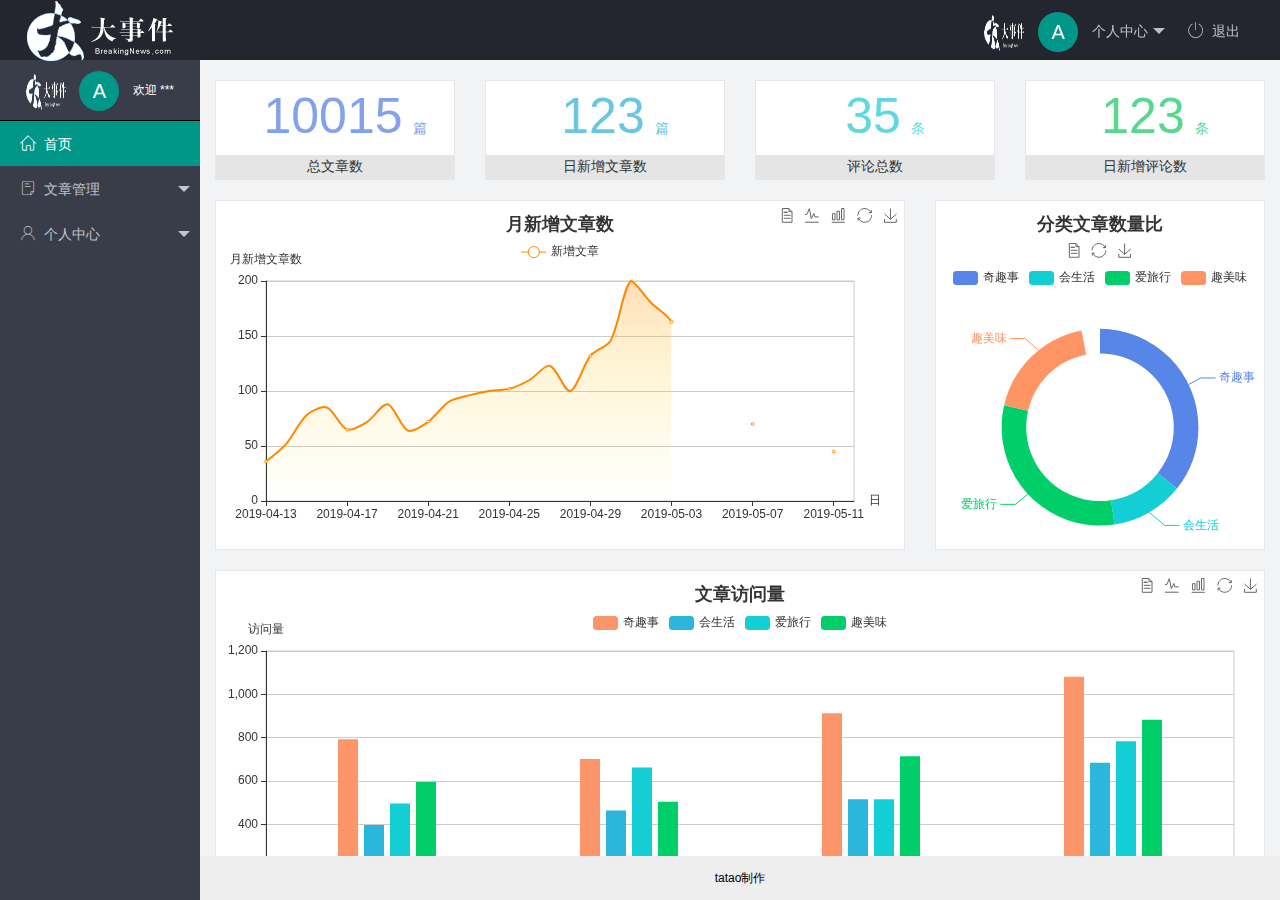
==== commit bcdb3286: "个人中心功能完成" ====
--- a/index.html
+++ b/index.html
@@ -23,9 +23,9 @@
                         <span class="user-avatar">A</span> 个人中心
                     </a>
                     <dl class="layui-nav-child">
-                        <dd><a href="">基本资料</a></dd>
-                        <dd><a href="">更换头像</a></dd>
-                        <dd><a href="">重置密码</a></dd>
+                        <dd><a href="/user/user_info.html" target="fm">基本资料</a></dd>
+                        <dd><a href="/user/user_avatar.html" target="fm">更换头像</a></dd>
+                        <dd><a href="/user/user_pwd.html" target="fm">重置密码</a></dd>
                     </dl>
                 </li>
                 <li class="layui-nav-item"><a href="javascript:;" id="btnLongout"><span class="iconfont icon-tuichu"></span>退出</a></li>
@@ -54,9 +54,9 @@
                     <li class="layui-nav-item">
                         <a href="javascript:;"><span class="iconfont icon-user"></span>个人中心</a>
                         <dl class="layui-nav-child">
-                            <dd><a href="javascript:;"><i class="layui-icon layui-icon-app"></i>基本资料</a></dd>
-                            <dd><a href="javascript:;"><i class="layui-icon layui-icon-app"></i>更换头像</a></dd>
-                            <dd><a href="javascript:;"><i class="layui-icon layui-icon-app"></i>重置密码</a></dd>
+                            <dd><a href="/user/user_info.html" target="fm"><i class="layui-icon layui-icon-app"></i>基本资料</a></dd>
+                            <dd><a href="/user/user_avatar.html" target="fm"><i class="layui-icon layui-icon-app"></i>更换头像</a></dd>
+                            <dd><a href="/user/user_pwd.html" target="fm"><i class="layui-icon layui-icon-app"></i>重置密码</a></dd>
                         </dl>
                     </li>
                 </ul>
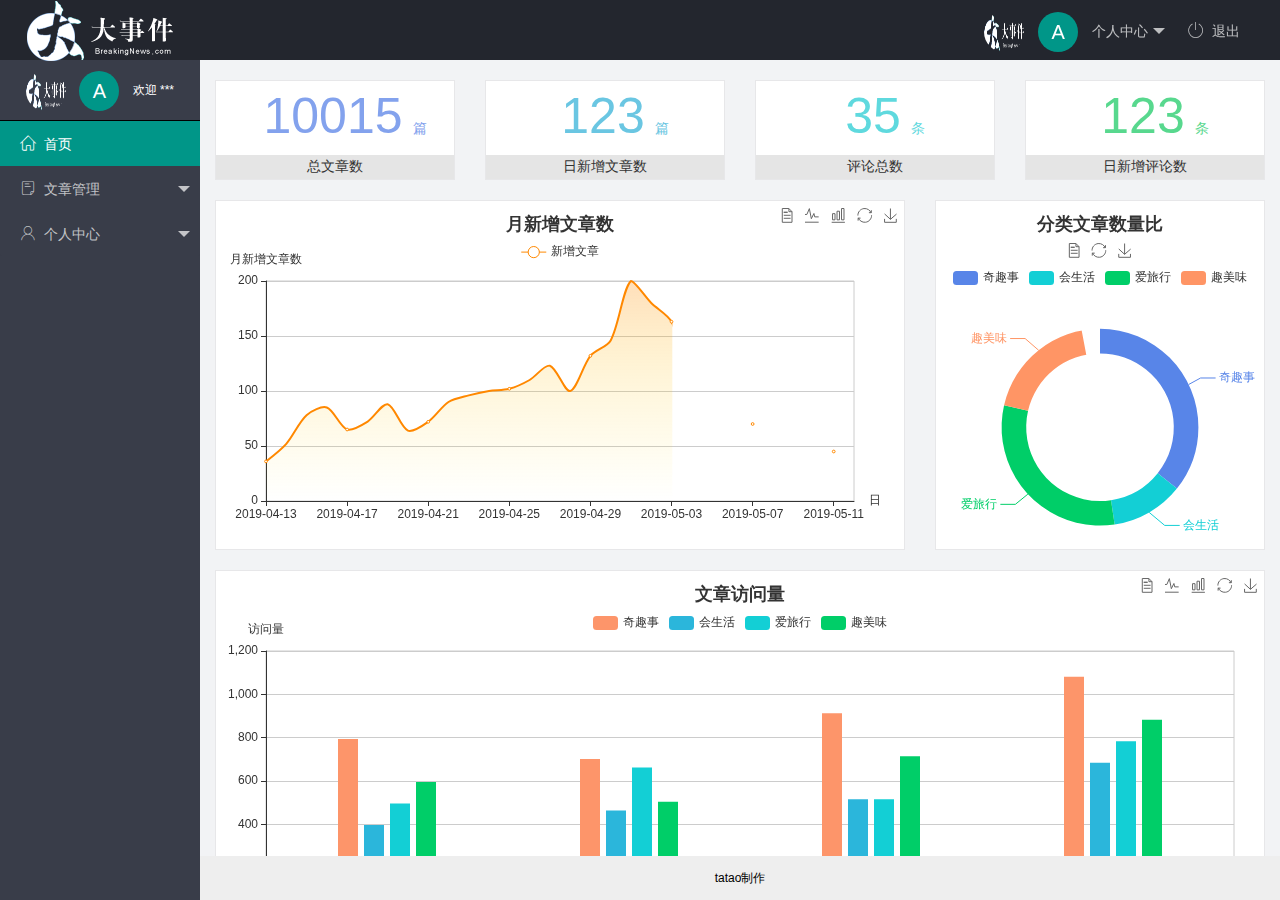
==== commit c1c53dc3: "文章管理功能完成" ====
--- a/index.html
+++ b/index.html
@@ -46,9 +46,9 @@
                     <li class="layui-nav-item">
                         <a class="" href="javascript:;"><span class="iconfont icon-16"></span>文章管理</a>
                         <dl class="layui-nav-child">
-                            <dd><a href="javascript:;"><i class="layui-icon layui-icon-app"></i>文章类别</a></dd>
-                            <dd><a href="javascript:;"><i class="layui-icon layui-icon-app"></i>文章列表</a></dd>
-                            <dd><a href="javascript:;"><i class="layui-icon layui-icon-app"></i>发布文章</a></dd>
+                            <dd><a href="/article/art_cate.html" target="fm"><i class="layui-icon layui-icon-app"></i>文章类别</a></dd>
+                            <dd><a id="art_list" href="/article/art_list.html" target="fm"><i class="layui-icon layui-icon-app"></i>文章列表</a></dd>
+                            <dd><a href="/article/art_pub.html" target="fm"><i class="layui-icon layui-icon-app"></i>发布文章</a></dd>
                         </dl>
                     </li>
                     <li class="layui-nav-item">
